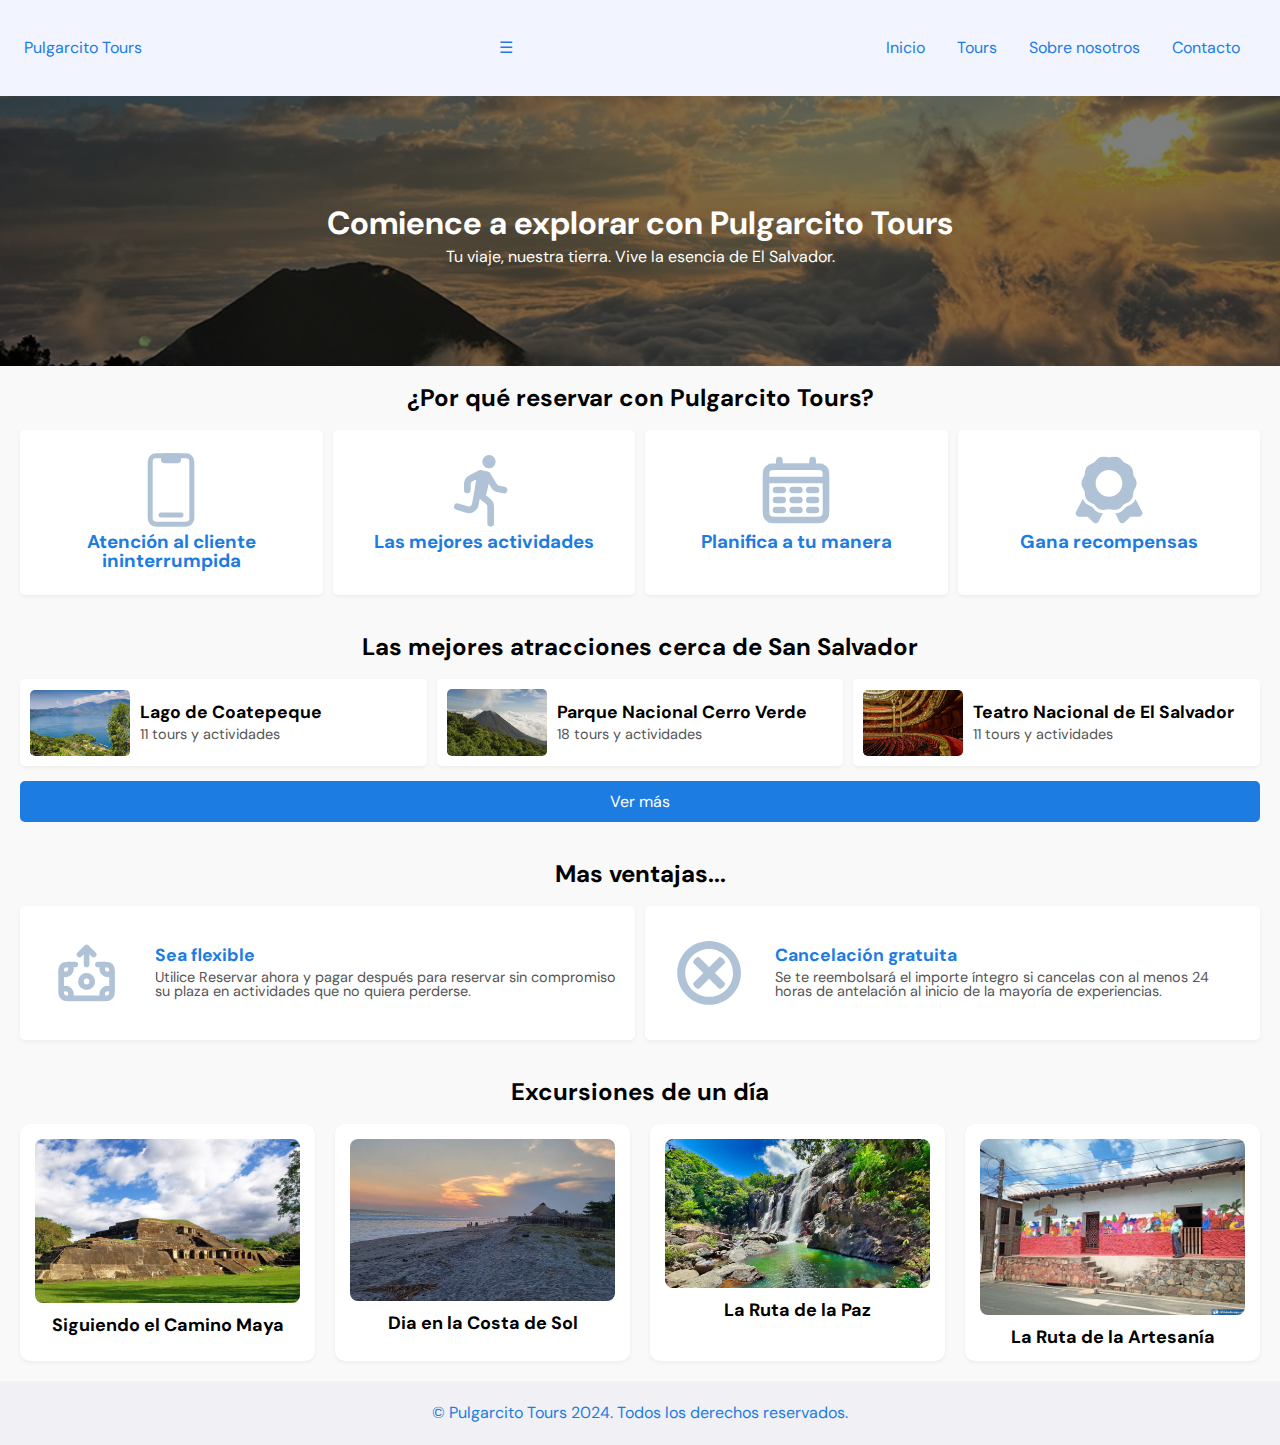
==== index.html @ 90458c0a "Create Contact" ====
<!DOCTYPE html>
<html lang="es">
  <head>
    <meta charset="UTF-8" />
    <meta name="viewport" content="width=device-width, initial-scale=1.0" />
    <title>Página de Inicio - Pulgarcito Tours</title>
    <link
      href="https://fonts.googleapis.com/css2?family=DM+Sans:ital,opsz,wght@0,9..40,100..1000;1,9..40,100..1000&display=swap"
      rel="stylesheet"
    />
    <link rel="stylesheet" href="src/css/styles.css" />
  </head>
  <body>
    <header>
      <div class="logo">Pulgarcito Tours</div>
      <div class="menu-icon" id="menu-icon">&#9776;</div>
      <nav id="navbar">
        <a href="/index.html">Inicio</a>
        <a href="src/html/tours.html">Tours</a>
        <a href="./src/html/about.html">Sobre nosotros</a>
        <a href="../html/contact.html">Contacto</a>
      </nav>
    </header>

    <main>
      <section class="hero">
        <h1>Comience a explorar con Pulgarcito Tours</h1>
        <p>Tu viaje, nuestra tierra. Vive la esencia de El Salvador. </p>
      </section>

      <section class="contenido">
        <h2>¿Por qué reservar con Pulgarcito Tours?</h2>
        <div class="contenido-grid">
          <div class="promo-item">
            <svg
              class="custom-icon"
              viewBox="0 0 24 24"
              fill="none"
              xmlns="http://www.w3.org/2000/svg"
            >
              <path
                d="M9 2C9 1.44772 9.44772 1 10 1H14C14.5523 1 15 1.44772 15 2V3C15 3.55228 14.5523 4 14 4H10C9.44772 4 9 3.55228 9 3V2Z"
                fill="#B0C3D6"
              ></path>
              <rect
                x="5.75"
                y="1.75"
                width="12.5"
                height="20.5"
                rx="1.75"
                stroke="#B0C3D6"
                stroke-width="1.5"
              ></rect>
              <path
                d="M9 19.5H15"
                stroke="#B0C3D6"
                stroke-width="1.5"
                stroke-linecap="round"
              ></path>
            </svg>
            <h3>Atención al cliente ininterrumpida</h3>
          </div>
          <div class="promo-item">
            <svg
              class="custom-icon"
              viewBox="0 0 24 24"
              fill="none"
              xmlns="http://www.w3.org/2000/svg"
            >
              <path
                d="M14 22V16.9612C14 16.3537 13.7238 15.7791 13.2494 15.3995L11.5 14M11.5 14L13 7.5M11.5 14L10 13M13 7.5L11 7M13 7.5L15.0426 10.7681C15.3345 11.2352 15.8062 11.5612 16.3463 11.6693L18 12M10 13L11 7M10 13L9.40011 16.2994C9.18673 17.473 8.00015 18.2 6.85767 17.8573L4 17M11 7L8.10557 8.44721C7.428 8.786 7 9.47852 7 10.2361V12M14.5 3.5C14.5 4.05228 14.0523 4.5 13.5 4.5C12.9477 4.5 12.5 4.05228 12.5 3.5C12.5 2.94772 12.9477 2.5 13.5 2.5C14.0523 2.5 14.5 2.94772 14.5 3.5Z"
                stroke="#B0C3D6"
                stroke-width="2"
                stroke-linecap="round"
                stroke-linejoin="round"
              ></path>
            </svg>
            <h3>Las mejores actividades</h3>
          </div>
          <div class="promo-item">
            <svg
              class="custom-icon"
              viewBox="0 0 24 24"
              fill="none"
              xmlns="http://www.w3.org/2000/svg"
            >
              <path
                d="M3 9H21M7 3V5M17 3V5M6 12H8M11 12H13M16 12H18M6 15H8M11 15H13M16 15H18M6 18H8M11 18H13M16 18H18M6.2 21H17.8C18.9201 21 19.4802 21 19.908 20.782C20.2843 20.5903 20.5903 20.2843 20.782 19.908C21 19.4802 21 18.9201 21 17.8V8.2C21 7.07989 21 6.51984 20.782 6.09202C20.5903 5.71569 20.2843 5.40973 19.908 5.21799C19.4802 5 18.9201 5 17.8 5H6.2C5.0799 5 4.51984 5 4.09202 5.21799C3.71569 5.40973 3.40973 5.71569 3.21799 6.09202C3 6.51984 3 7.07989 3 8.2V17.8C3 18.9201 3 19.4802 3.21799 19.908C3.40973 20.2843 3.71569 20.5903 4.09202 20.782C4.51984 21 5.07989 21 6.2 21Z"
                stroke="#B0C3D6"
                stroke-width="2"
                stroke-linecap="round"
              ></path>
            </svg>
            <h3>Planifica a tu manera</h3>
          </div>
          <div class="promo-item">
            <svg
              class="custom-icon"
              viewBox="0 0 24 24"
              xmlns="http://www.w3.org/2000/svg"
              id="reward"
              fill="#ff"
              stroke="#ff"
            >
              <path
                d="M15.34,17.44a4.85,4.85,0,0,0,.72-.71,3.08,3.08,0,0,1,.48-.48,2.86,2.86,0,0,1,.61-.31,6.64,6.64,0,0,0,1-.49,2.35,2.35,0,0,0,.6-.58,3.25,3.25,0,0,0,.52-1.61h0c0-.06,0-.11,0-.17a3.65,3.65,0,0,1,.1-.69,4.31,4.31,0,0,1,.31-.59,3.48,3.48,0,0,0,.63-1.8,3.48,3.48,0,0,0-.63-1.8,4.31,4.31,0,0,1-.31-.59,3.65,3.65,0,0,1-.1-.69,3.55,3.55,0,0,0-.54-1.79,3.51,3.51,0,0,0-1.55-1.07,2.86,2.86,0,0,1-.61-.31,3.59,3.59,0,0,1-.48-.48,3.52,3.52,0,0,0-1.5-1.15,3.47,3.47,0,0,0-1.85,0,3.1,3.1,0,0,1-1.42,0,3.47,3.47,0,0,0-1.85,0,3.52,3.52,0,0,0-1.5,1.15,3.08,3.08,0,0,1-.48.48,2.86,2.86,0,0,1-.61.31A3.51,3.51,0,0,0,5.3,5.13a3.55,3.55,0,0,0-.54,1.79,3.65,3.65,0,0,1-.1.69,4.31,4.31,0,0,1-.31.59A3.48,3.48,0,0,0,3.72,10a3.48,3.48,0,0,0,.63,1.8,4.31,4.31,0,0,1,.31.59,3.65,3.65,0,0,1,.1.69c0,.05,0,.11,0,.17a3.28,3.28,0,0,0,.52,1.62,2.35,2.35,0,0,0,.6.58,6.64,6.64,0,0,0,.95.49,2.86,2.86,0,0,1,.61.31,3.59,3.59,0,0,1,.48.48,4.85,4.85,0,0,0,.72.71,2.29,2.29,0,0,0,.78.44,2.76,2.76,0,0,0,1.2.08,5.74,5.74,0,0,0,.65-.13,3.1,3.1,0,0,1,1.42,0,5.74,5.74,0,0,0,.65.13h0a3.29,3.29,0,0,0,.45,0,2.42,2.42,0,0,0,.74-.11A2.29,2.29,0,0,0,15.34,17.44ZM12,14a4,4,0,1,1,4-4A4,4,0,0,1,12,14ZM9.14,18.84a3.59,3.59,0,0,0,1,.14L8.89,21.45a1,1,0,0,1-.74.54H8a1,1,0,0,1-.72-.3L5.6,20,3,20a1.11,1.11,0,0,1-.86-.47,1,1,0,0,1,0-1l2-3.88a3.26,3.26,0,0,0,.41.78,3.67,3.67,0,0,0,.87.84,9,9,0,0,0,1.11.57c.08,0,.32.14.42.2s.18.19.3.32A5.85,5.85,0,0,0,8,18.2,3.39,3.39,0,0,0,9.14,18.84Zm12.71.69A1.05,1.05,0,0,1,21,20L18.4,20,16.72,21.7A1,1,0,0,1,16,22h-.15a1,1,0,0,1-.74-.54L13.88,19a3.54,3.54,0,0,0,1-.16,3.13,3.13,0,0,0,1.07-.59,6,6,0,0,0,.88-.86,2,2,0,0,1,.33-.34l.44-.2a8.68,8.68,0,0,0,1.07-.56,3.5,3.5,0,0,0,.85-.82,3.24,3.24,0,0,0,.42-.8l2,3.89A1,1,0,0,1,21.85,19.53Z"
                style="fill: #b0c3d6"
              ></path>
            </svg>
            <h3>Gana recompensas</h3>
          </div>
        </div>
      </section>

      <section class="tour-section">
        <h2>Las mejores atracciones cerca de San Salvador</h2>
        <div class="tour-grid">
          <div class="tour-item">
            <img
              src="src/img/lago_coatepeque.jpg"
              alt="Lago de Coatepeque"
              class="tour-image"
            />
            <div class="tour-info">
              <h3>Lago de Coatepeque</h3>
              <p>11 tours y actividades</p>
            </div>
          </div>
          <div class="tour-item">
            <img
              src="src/img/cerro_verde.jpg"
              alt="Parque Nacional Cerro Verde"
              class="tour-image"
            />
            <div class="tour-info">
              <h3>Parque Nacional Cerro Verde</h3>
              <p>18 tours y actividades</p>
            </div>
          </div>
          <div class="tour-item">
            <img
              src="src/img/teatro_nacional.jpg"
              alt="Teatro Nacional"
              class="tour-image"
            />
            <div class="tour-info">
              <h3>Teatro Nacional de El Salvador</h3>
              <p>11 tours y actividades</p>
            </div>
          </div>
          <div class="tour-item hidden">
            <img
              src="src/img/joya_ceren.jpg"
              alt="Joya de Ceren"
              class="tour-image"
            />
            <div class="tour-info">
              <h3>Joya de Ceren</h3>
              <p>12 tours y actividades</p>
            </div>
          </div>
          <div class="tour-item hidden">
            <img
              src="src/img/boqueron.jpg"
              alt="Parque Nacional El Boquerón"
              class="tour-image"
            />
            <div class="tour-info">
              <h3>Parque Nacional El Boquerón</h3>
              <p>11 tours y actividades</p>
            </div>
          </div>
          <div class="tour-item hidden">
            <img
              src="src/img/catedral_metropolitana.jpg"
              alt="Catedral Metropolitana"
              class="tour-image"
            />
            <div class="tour-info">
              <h3>Catedral Metropolitana</h3>
              <p>11 tours y actividades</p>
            </div>
          </div>
          <div class="tour-item hidden">
            <img
              src="src/img/iglesia_rosario.jpg"
              alt="Iglesia El Rosario"
              class="tour-image"
            />
            <div class="tour-info">
              <h3>Iglesia El Rosario</h3>
              <p>13 tours y actividades</p>
            </div>
          </div>
          <div class="tour-item hidden">
            <img
              src="src/img/san_andres.jpg"
              alt="San Andres"
              class="tour-image"
            />
            <div class="tour-info">
              <h3>San Andrés</h3>
              <p>11 tours y actividades</p>
            </div>
          </div>
          <div class="tour-item hidden">
            <img
              src="src/img/palacio_nacional.jpg"
              alt="San Andres"
              class="tour-image"
            />
            <div class="tour-info">
              <h3>Palacio Nacional</h3>
              <p>11 tours y actividades</p>
            </div>
          </div>
        </div>
        <button id="toggle-button" class="toggle-button">Ver más</button>
      </section>

      <section class="contenido2">
        <h2>Mas ventajas...</h2>
        <div class="contenido2-grid">
          <div class="tour2-item">
            <svg
              class="custom-icon-2"
              viewBox="0 0 24 24"
              fill="none"
              xmlns="http://www.w3.org/2000/svg"
            >
              <g id="SVGRepo_bgCarrier" stroke-width="0"></g>
              <g
                id="SVGRepo_tracerCarrier"
                stroke-linecap="round"
                stroke-linejoin="round"
              ></g>
              <g id="SVGRepo_iconCarrier">
                <path
                  d="M12 3V9M12 3L9.5 5.5M12 3L14.5 5.5M5.82333 9.00037C6.2383 9.36683 6.5 9.90285 6.5 10.5C6.5 11.6046 5.60457 12.5 4.5 12.5C3.90285 12.5 3.36683 12.2383 3.00037 11.8233M5.82333 9.00037C5.94144 9 6.06676 9 6.2 9H8M5.82333 9.00037C4.94852 9.00308 4.46895 9.02593 4.09202 9.21799C3.71569 9.40973 3.40973 9.71569 3.21799 10.092C3.02593 10.469 3.00308 10.9485 3.00037 11.8233M3.00037 11.8233C3 11.9414 3 12.0668 3 12.2V17.8C3 17.9332 3 18.0586 3.00037 18.1767M3.00037 18.1767C3.36683 17.7617 3.90285 17.5 4.5 17.5C5.60457 17.5 6.5 18.3954 6.5 19.5C6.5 20.0971 6.2383 20.6332 5.82333 20.9996M3.00037 18.1767C3.00308 19.0515 3.02593 19.5311 3.21799 19.908C3.40973 20.2843 3.71569 20.5903 4.09202 20.782C4.46895 20.9741 4.94852 20.9969 5.82333 20.9996M5.82333 20.9996C5.94144 21 6.06676 21 6.2 21H17.8C17.9332 21 18.0586 21 18.1767 20.9996M21 18.1771C20.6335 17.7619 20.0973 17.5 19.5 17.5C18.3954 17.5 17.5 18.3954 17.5 19.5C17.5 20.0971 17.7617 20.6332 18.1767 20.9996M21 18.1771C21.0004 18.0589 21 17.9334 21 17.8V12.2C21 12.0668 21 11.9414 20.9996 11.8233M21 18.1771C20.9973 19.0516 20.974 19.5311 20.782 19.908C20.5903 20.2843 20.2843 20.5903 19.908 20.782C19.5311 20.9741 19.0515 20.9969 18.1767 20.9996M20.9996 11.8233C20.6332 12.2383 20.0971 12.5 19.5 12.5C18.3954 12.5 17.5 11.6046 17.5 10.5C17.5 9.90285 17.7617 9.36683 18.1767 9.00037M20.9996 11.8233C20.9969 10.9485 20.9741 10.469 20.782 10.092C20.5903 9.71569 20.2843 9.40973 19.908 9.21799C19.5311 9.02593 19.0515 9.00308 18.1767 9.00037M18.1767 9.00037C18.0586 9 17.9332 9 17.8 9H16M14 15C14 16.1046 13.1046 17 12 17C10.8954 17 10 16.1046 10 15C10 13.8954 10.8954 13 12 13C13.1046 13 14 13.8954 14 15Z"
                  stroke="#B0C3D6"
                  stroke-width="2"
                  stroke-linecap="round"
                  stroke-linejoin="round"
                ></path>
              </g>
            </svg>
            <div class="tour-info">
              <h3>Sea flexible</h3>
              <p>
                Utilice Reservar ahora y pagar después para reservar sin
                compromiso su plaza en actividades que no quiera perderse.
              </p>
            </div>
          </div>
          <div class="tour2-item">
            <svg
              class="custom-icon-2"
              fill="#B0C3D6"
              viewBox="0 0 32 32"
              version="1.1"
              xmlns="http://www.w3.org/2000/svg"
            >
              <g id="SVGRepo_bgCarrier" stroke-width="0"></g>
              <g
                id="SVGRepo_tracerCarrier"
                stroke-linecap="round"
                stroke-linejoin="round"
              ></g>
              <g id="SVGRepo_iconCarrier">
                <title>cancel</title>
                <path
                  d="M10.771 8.518c-1.144 0.215-2.83 2.171-2.086 2.915l4.573 4.571-4.573 4.571c-0.915 0.915 1.829 3.656 2.744 2.742l4.573-4.571 4.573 4.571c0.915 0.915 3.658-1.829 2.744-2.742l-4.573-4.571 4.573-4.571c0.915-0.915-1.829-3.656-2.744-2.742l-4.573 4.571-4.573-4.571c-0.173-0.171-0.394-0.223-0.657-0.173v0zM16 1c-8.285 0-15 6.716-15 15s6.715 15 15 15 15-6.716 15-15-6.715-15-15-15zM16 4.75c6.213 0 11.25 5.037 11.25 11.25s-5.037 11.25-11.25 11.25-11.25-5.037-11.25-11.25c0.001-6.213 5.037-11.25 11.25-11.25z"
                ></path>
              </g>
            </svg>
            <div class="tour-info">
              <h3>Cancelación gratuita</h3>
              <p>
                Se te reembolsará el importe íntegro si cancelas con al menos 24
                horas de antelación al inicio de la mayoría de experiencias.
              </p>
            </div>
          </div>
        </div>
      </section>

      <section class="attraction-section">
        <h2>Excursiones de un día</h2>
        <div class="attraction-grid">
          <div class="attraction-item">
            <img
              src="src/img/camino_maya.jpg"
              alt="Lago de Coatepeque"
              class="attraction-image"
            />
            <div class="attraction-info">
              <h3>Siguiendo el Camino Maya</h3>
            </div>
          </div>
          <div class="attraction-item">
            <img
              src="src/img/costa_sol.webp"
              alt="Parque Nacional Cerro Verde"
              class="attraction-image"
            />
            <div class="attraction-info">
              <h3>Dia en la Costa de Sol</h3>
            </div>
          </div>
          <div class="attraction-item">
            <img
              src="src/img/ruta_paz.jpg"
              alt="Teatro Nacional"
              class="attraction-image"
            />
            <div class="attraction-info">
              <h3>La Ruta de la Paz</h3>
            </div>
          </div>
          <div class="attraction-item">
            <img
              src="src/img/ruta_artesania.jpg"
              alt="Joya de Ceren"
              class="attraction-image"
            />
            <div class="attraction-info">
              <h3>La Ruta de la Artesanía</h3>
            </div>
          </div>
        </div>
      </section>

      <footer>
        <p>© Pulgarcito Tours 2024. Todos los derechos reservados.</p>
      </footer>
    </main>

    <script src="src/js/script.js"></script>
  </body>
</html>
---- src/css/styles.css ----
* {
  margin: 0;
  padding: 0;
  box-sizing: border-box;
}

header {
  background-color: #f2f5ff;
  padding: 1.5rem;
  display: flex;
  justify-content: space-between;
  align-items: center;
  color: #1c7ce2;
}

body {
  font-family: DM Sans, sans-serif;
  line-height: 1;
  background-color: #f4f4f4;
}

header {
  background-color: #f2f5ff;
  padding: 1.5rem;
  display: flex;
  justify-content: space-between;
  align-items: center;
  color: #1c7ce2;
}

nav {
  display: flex; /* Muestra el menú horizontalmente */
}

nav a {
  margin: 1rem;
  text-decoration: none;
  color: #1c7ce2;
}

/* Estilos para pantallas pequeñas */
@media (max-width: 768px) {
  nav {
    display: none; /* Oculta el menú en pantallas pequeñas */
    flex-direction: column; /* Cambia a dirección vertical */
    position: absolute; /* Permite desplazar el menú */
    background-color: #f2f5ff; /* Fondo para el menú */
    width: 100%; /* Ancho completo */
    top: 60px; /* Espacio desde la parte superior */
    left: 0; /* Alineación a la izquierda */
    z-index: 1000; /* Asegura que el menú esté por encima de otros elementos */
  }

  .menu-icon {
    display: none; /* Oculta el icono por defecto */
    cursor: pointer; /* Cambia el cursor al pasar por encima */
    font-size: 24px; /* Tamaño del icono */
  }

  /* Muestra el icono solo en pantallas pequeñas */
  @media (max-width: 768px) {
    .menu-icon {
      display: block; /* Muestra el icono en pantallas pequeñas */
    }
  }

  /* Cuando se activa el menú, muestra las opciones */
  nav.active {
    display: flex; /* Muestra el menú */
  }
}

footer {
  text-align: center;
  background-color: #f0f0f5;
  padding: 1.5rem;
  position: relative;
  bottom: 0;
  width: 100%;
  color: #1c7ce2;
}

/* Hero Section */
.hero {
  position: relative;
  background-image: url("../img/banner.jpg");
  background-size: cover;
  background-position: center;
  height: 30vh; /* Para cubrir toda la ventana verticalmente */
  display: flex;
  flex-direction: column; /* Los elementos ahora se alinearán verticalmente */
  align-items: center;
  justify-content: center;
  text-align: center;
  color: white;
  padding: 4rem 2rem;
  overflow: hidden;
}

.hero::before {
  content: "";
  position: absolute;
  top: 0;
  left: 0;
  width: 100%;
  height: 100%;
  background-color: rgba(0, 0, 0, 0.5); /* Overlay semi-transparente */
  z-index: 1; /* Para asegurarse de que el overlay esté por encima de la imagen pero debajo del contenido */
}

.hero h1,
.hero p {
  padding-top: 10px;
  position: relative;
  z-index: 2; /* Para que el texto esté por encima del overlay */
}

.hero h1 {
  font-size: 2rem;
}

/* Section ¿Por qué reservar con Pulgarcito Tours? */
.contenido {
  padding: 20px;
  background-color: #f9f9f9;
  text-align: center;
}

h2 {
  margin-bottom: 20px;
}

.contenido h3 {
  color: #1c7ce2;
  margin-bottom: 5px;
}

.contenido p {
  font-size: 0.9em;
  color: #555;
}

.contenido-grid {
  display: grid;
  grid-template-columns: repeat(auto-fit, minmax(250px, 1fr));
  gap: 10px;
}

/* Section ¿Por qué reservar con Pulgarcito Tours? */
.contenido2 {
  padding: 20px;
  background-color: #f9f9f9;
  text-align: center;
}

.contenido2 h2 {
  margin-bottom: 20px;
}

.contenido2 h3 {
  color: #1c7ce2;
  margin-bottom: 5px;
}

.contenido2 p {
  font-size: 0.9em;
  color: #555;
}

.contenido2-grid {
  display: grid;
  grid-template-columns: repeat(auto-fit, minmax(250px, 1fr));
  gap: 10px;
}

.tour2-item {
  display: flex;
  align-items: center;
  padding: 10px;
  background-color: #fff;
  border-radius: 5px;
  box-shadow: 0 2px 4px rgba(0, 0, 0, 0.05);
  text-align: left;
}

.promo-item {
  background-color: white;
  box-shadow: 0 2px 4px rgba(0, 0, 0, 0.05);
  border-radius: 5px;
  padding: 20px;
  text-align: center;
}

.custom-icon {
  width: 80px; /* Cambia el tamaño del ícono */
  height: 80px; /* Cambia el tamaño del ícono */
}

.custom-icon-2 {
  padding-right: 2%;
  width: 200px; /* Cambia el tamaño del ícono */
  height: 60%; /* Cambia el tamaño del ícono */
}

/* Section "Las mejores atracciones cerca de San Salvador" */
.tour-section {
  padding: 20px;
  background-color: #f9f9f9;
  text-align: center;
}

.tour-section h2 {
  margin-bottom: 20px;
}

.tour-grid {
  display: grid;
  grid-template-columns: repeat(
    3,
    1fr
  ); /* Cambia para asegurarte de que siempre se muestren 3 elementos */
  gap: 10px;
}

.excursiones-grid {
  display: grid;
  grid-template-columns: repeat(
    2,
    1fr
  ); /* Cambia para asegurarte de que siempre se muestren 3 elementos */
  gap: 10px;
}

.tour-item {
  display: flex;
  align-items: center;
  padding: 10px;
  background-color: #fff;
  border-radius: 5px;
  box-shadow: 0 2px 4px rgba(0, 0, 0, 0.05);
  text-align: left;
}

.tour-image {
  width: 100px;
  height: auto;
  border-radius: 5px;
  margin-right: 10px;
}

.tour-info {
  display: flex;
  flex-direction: column;
}

.tour-info h3 {
  font-weight: bold;
  margin-bottom: 5px;
  font-size: 1.1em;
}

.tour-info p {
  font-size: 0.9em;
  color: #555;
}

.attraction-section {
  background-color: #f9f9f9;

  padding: 20px;
  text-align: center;
}

.attraction-section h2 {
  margin-bottom: 20px;
}

.attraction-grid {
  display: grid;
  grid-template-columns: repeat(4, 1fr); /* Cuatro columnas por defecto */
  gap: 20px;
}

.attraction-item {
  background-color: #fff;
  box-shadow: 0 2px 4px rgba(0, 0, 0, 0.05);
  padding: 15px;
  border-radius: 10px;
  text-align: center;
}

.attraction-image {
  width: 100%;
  height: auto;
  border-radius: 8px;
}

.attraction-info h3 {
  margin-top: 10px;
  font-size: 18px;
}

.attraction-info p {
  color: #888;
}

/* Diseño responsivo */
@media (max-width: 1200px) {
  .attraction-grid,
  .tour-grid {
    grid-template-columns: repeat(
      3,
      1fr
    ); /* Tres columnas para pantallas medianas */
  }
}

@media (max-width: 768px) {
  .attraction-grid,
  .tour-grid {
    grid-template-columns: repeat(2, 1fr); /* Dos columnas para tablets */
  }
}

@media (max-width: 576px) {
  .attraction-grid,
  .tour-grid {
    grid-template-columns: 1fr; /* Una columna para pantallas pequeñas (móviles) */
  }
}

.hidden {
  display: none;
}

.toggle-button {
  font-family: DM Sans, sans-serif;
  background-color: #1c7ce2; /* Color de fondo azul */
  color: white; /* Color del texto */
  border: none; /* Sin borde */
  padding: 10px 15px; /* Espaciado interno */
  font-size: 16px; /* Tamaño de fuente */
  cursor: pointer; /* Cambia el cursor al pasar sobre el botón */
  border-radius: 5px; /* Bordes redondeados */
  transition: background-color 0.3s ease; /* Transición suave para el color de fondo */
  margin-top: 15px; /* Margen superior */
}

.toggle-button:hover {
  background-color: #0056b3; /* Color más oscuro al pasar el mouse */
}

.container {
  display: flex;
  flex-wrap: wrap;
  gap: 20px;
  justify-content: center;
  
}

.column {
  flex: 1 1 calc(50% - 20px);
  padding: 20px;
}

h2 {
  text-align: center;
}

.review,
.question {
  margin-bottom: 10px;
  padding: 15px;
  background-color: #ffffff;
  border: 1px solid #ccc;
  border-radius: 4px;
  transition: box-shadow 0.3s;
}

.review:hover,
.question:hover {
  box-shadow: 0 4px 8px rgba(0, 0, 0, 0.2);
}

.review-author {
  font-weight: bold;
  margin: 0;
}

.review-title {
  font-style: italic;
  color: #555;
  margin: 5px 0;
}

.review-content {
  margin: 10px 0 0;
}

/* Hidden elements */
.hidden {
  display: none;
}

/* Responsive Design */
@media (max-width: 768px) {
  .column {
    flex: 1 1 100%;
  }
}

button {
  display: block;
  width: 100%;
  padding: 10px;
  margin-top: 10px;
  background-color: #007bff;
  color: white;
  border: none;
  border-radius: 4px;
  cursor: pointer;
}

button:hover {
  background-color: #0056b3;
}

.review,
.question {
  margin-bottom: 10px;
  padding: 15px;
  background-color: #ffffff;
  border: 1px solid #ccc;
  border-radius: 4px;
  transition: box-shadow 0.3s;
}

.review:hover,
.question:hover {
  box-shadow: 0 4px 8px rgba(0, 0, 0, 0.2);
}

.review-author {
  font-weight: bold;
  margin: 0;
}

.review-title {
  font-style: italic;
  color: #555;
  margin: 5px 0;
}

.review-content {
  margin: 10px 0 0;
}

/* Hidden elements */
.hidden {
  display: none;
}

/* Responsive Design */
@media (max-width: 768px) {
  .column {
    flex: 1 1 100%;
  }
}

button {
  display: block;
  width: 100%;
  padding: 10px;
  margin-top: 10px;
  background-color: #007bff;
  color: white;
  border: none;
  border-radius: 4px;
  cursor: pointer;
}

button:hover {
  background-color: #0056b3;
}
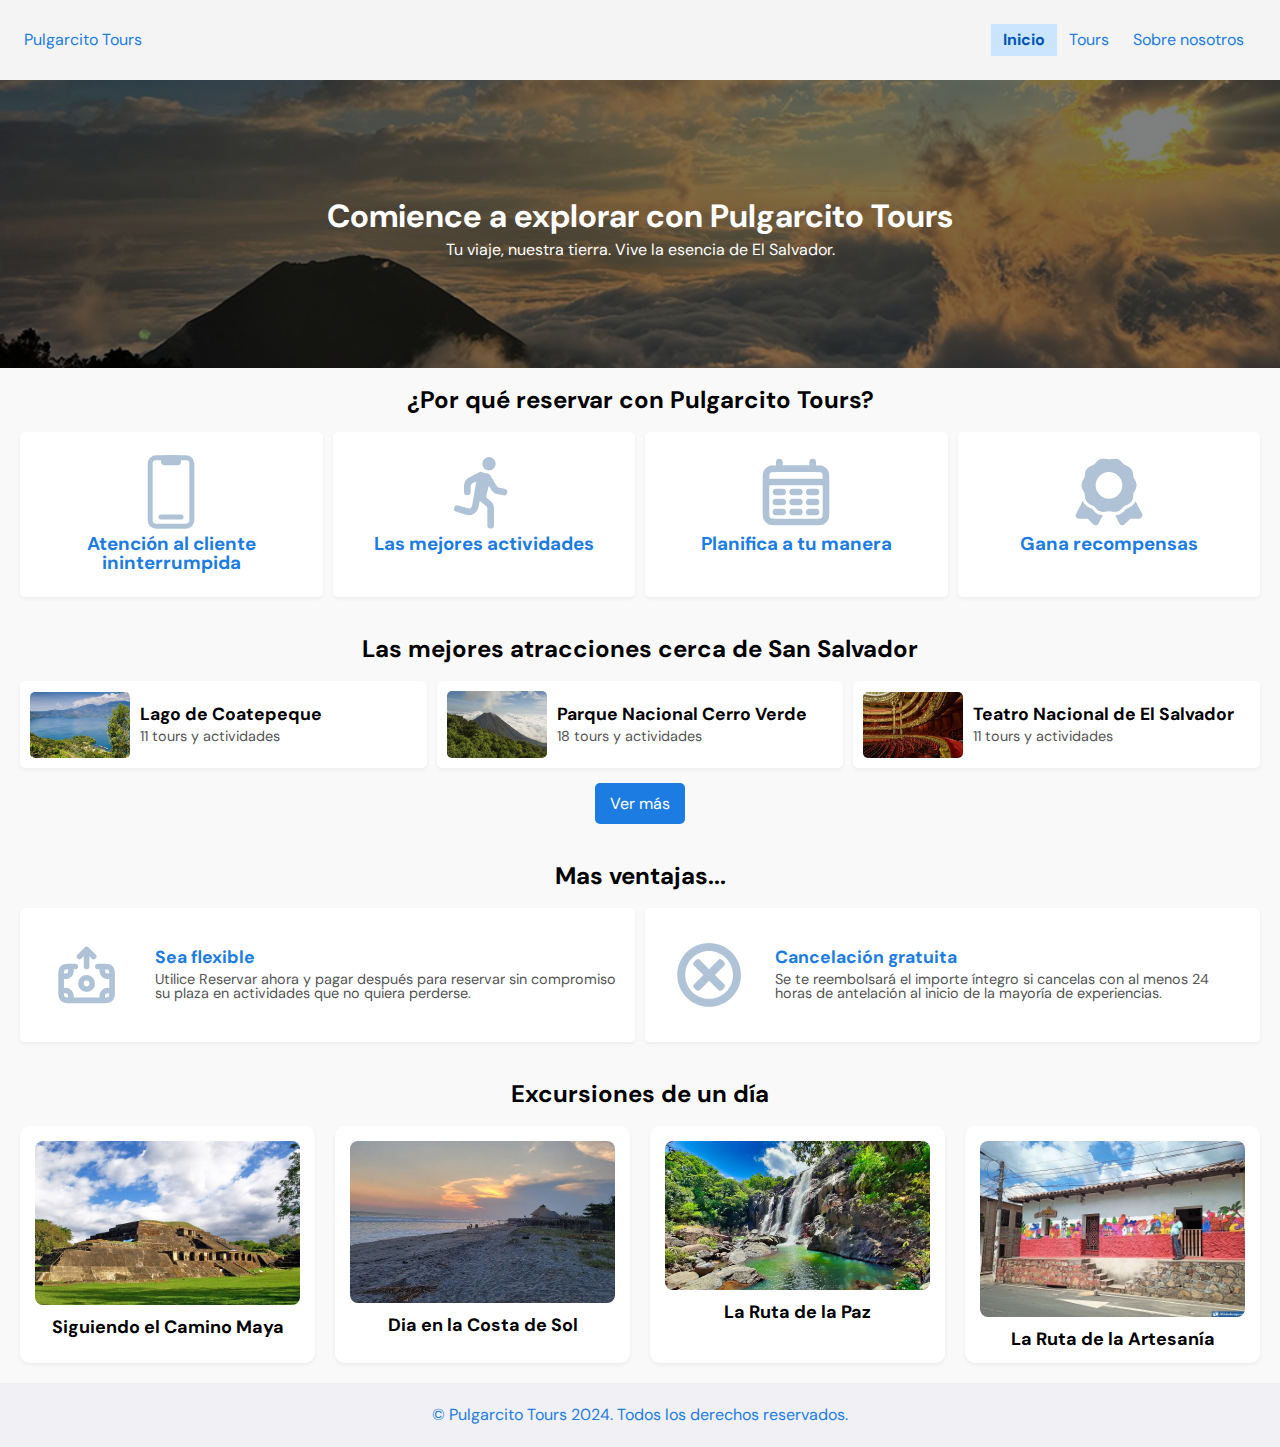
==== commit 51c53614: "Arreglos y mejoras" ====
--- a/index.html
+++ b/index.html
@@ -15,17 +15,17 @@
       <div class="logo">Pulgarcito Tours</div>
       <div class="menu-icon" id="menu-icon">&#9776;</div>
       <nav id="navbar">
-        <a href="/index.html">Inicio</a>
-        <a href="src/html/tours.html">Tours</a>
-        <a href="./src/html/about.html">Sobre nosotros</a>
-        <a href="../html/contact.html">Contacto</a>
+        <a href="/index.html" class="active">Inicio</a>
+        <!-- Clase 'active' para la página actual -->
+        <a href="/src/html/tours.html">Tours</a>
+        <a href="#">Sobre nosotros</a>
       </nav>
     </header>
 
     <main>
       <section class="hero">
         <h1>Comience a explorar con Pulgarcito Tours</h1>
-        <p>Tu viaje, nuestra tierra. Vive la esencia de El Salvador. </p>
+        <p>Tu viaje, nuestra tierra. Vive la esencia de El Salvador.</p>
       </section>
 
       <section class="contenido">
--- a/src/css/styles.css
+++ b/src/css/styles.css
@@ -5,7 +5,6 @@
 }
 
 header {
-  background-color: #f2f5ff;
   padding: 1.5rem;
   display: flex;
   justify-content: space-between;
@@ -19,321 +18,7 @@
   background-color: #f4f4f4;
 }
 
-header {
-  background-color: #f2f5ff;
-  padding: 1.5rem;
-  display: flex;
-  justify-content: space-between;
-  align-items: center;
-  color: #1c7ce2;
-}
-
-nav {
-  display: flex; /* Muestra el menú horizontalmente */
-}
-
-nav a {
-  margin: 1rem;
-  text-decoration: none;
-  color: #1c7ce2;
-}
-
-/* Estilos para pantallas pequeñas */
-@media (max-width: 768px) {
-  nav {
-    display: none; /* Oculta el menú en pantallas pequeñas */
-    flex-direction: column; /* Cambia a dirección vertical */
-    position: absolute; /* Permite desplazar el menú */
-    background-color: #f2f5ff; /* Fondo para el menú */
-    width: 100%; /* Ancho completo */
-    top: 60px; /* Espacio desde la parte superior */
-    left: 0; /* Alineación a la izquierda */
-    z-index: 1000; /* Asegura que el menú esté por encima de otros elementos */
-  }
-
-  .menu-icon {
-    display: none; /* Oculta el icono por defecto */
-    cursor: pointer; /* Cambia el cursor al pasar por encima */
-    font-size: 24px; /* Tamaño del icono */
-  }
-
-  /* Muestra el icono solo en pantallas pequeñas */
-  @media (max-width: 768px) {
-    .menu-icon {
-      display: block; /* Muestra el icono en pantallas pequeñas */
-    }
-  }
-
-  /* Cuando se activa el menú, muestra las opciones */
-  nav.active {
-    display: flex; /* Muestra el menú */
-  }
-}
-
-footer {
-  text-align: center;
-  background-color: #f0f0f5;
-  padding: 1.5rem;
-  position: relative;
-  bottom: 0;
-  width: 100%;
-  color: #1c7ce2;
-}
-
-/* Hero Section */
-.hero {
-  position: relative;
-  background-image: url("../img/banner.jpg");
-  background-size: cover;
-  background-position: center;
-  height: 30vh; /* Para cubrir toda la ventana verticalmente */
-  display: flex;
-  flex-direction: column; /* Los elementos ahora se alinearán verticalmente */
-  align-items: center;
-  justify-content: center;
-  text-align: center;
-  color: white;
-  padding: 4rem 2rem;
-  overflow: hidden;
-}
-
-.hero::before {
-  content: "";
-  position: absolute;
-  top: 0;
-  left: 0;
-  width: 100%;
-  height: 100%;
-  background-color: rgba(0, 0, 0, 0.5); /* Overlay semi-transparente */
-  z-index: 1; /* Para asegurarse de que el overlay esté por encima de la imagen pero debajo del contenido */
-}
-
-.hero h1,
-.hero p {
-  padding-top: 10px;
-  position: relative;
-  z-index: 2; /* Para que el texto esté por encima del overlay */
-}
-
-.hero h1 {
-  font-size: 2rem;
-}
-
-/* Section ¿Por qué reservar con Pulgarcito Tours? */
-.contenido {
-  padding: 20px;
-  background-color: #f9f9f9;
-  text-align: center;
-}
-
-h2 {
-  margin-bottom: 20px;
-}
-
-.contenido h3 {
-  color: #1c7ce2;
-  margin-bottom: 5px;
-}
-
-.contenido p {
-  font-size: 0.9em;
-  color: #555;
-}
-
-.contenido-grid {
-  display: grid;
-  grid-template-columns: repeat(auto-fit, minmax(250px, 1fr));
-  gap: 10px;
-}
-
-/* Section ¿Por qué reservar con Pulgarcito Tours? */
-.contenido2 {
-  padding: 20px;
-  background-color: #f9f9f9;
-  text-align: center;
-}
-
-.contenido2 h2 {
-  margin-bottom: 20px;
-}
-
-.contenido2 h3 {
-  color: #1c7ce2;
-  margin-bottom: 5px;
-}
-
-.contenido2 p {
-  font-size: 0.9em;
-  color: #555;
-}
-
-.contenido2-grid {
-  display: grid;
-  grid-template-columns: repeat(auto-fit, minmax(250px, 1fr));
-  gap: 10px;
-}
-
-.tour2-item {
-  display: flex;
-  align-items: center;
-  padding: 10px;
-  background-color: #fff;
-  border-radius: 5px;
-  box-shadow: 0 2px 4px rgba(0, 0, 0, 0.05);
-  text-align: left;
-}
-
-.promo-item {
-  background-color: white;
-  box-shadow: 0 2px 4px rgba(0, 0, 0, 0.05);
-  border-radius: 5px;
-  padding: 20px;
-  text-align: center;
-}
-
-.custom-icon {
-  width: 80px; /* Cambia el tamaño del ícono */
-  height: 80px; /* Cambia el tamaño del ícono */
-}
-
-.custom-icon-2 {
-  padding-right: 2%;
-  width: 200px; /* Cambia el tamaño del ícono */
-  height: 60%; /* Cambia el tamaño del ícono */
-}
-
-/* Section "Las mejores atracciones cerca de San Salvador" */
-.tour-section {
-  padding: 20px;
-  background-color: #f9f9f9;
-  text-align: center;
-}
-
-.tour-section h2 {
-  margin-bottom: 20px;
-}
-
-.tour-grid {
-  display: grid;
-  grid-template-columns: repeat(
-    3,
-    1fr
-  ); /* Cambia para asegurarte de que siempre se muestren 3 elementos */
-  gap: 10px;
-}
-
-.excursiones-grid {
-  display: grid;
-  grid-template-columns: repeat(
-    2,
-    1fr
-  ); /* Cambia para asegurarte de que siempre se muestren 3 elementos */
-  gap: 10px;
-}
-
-.tour-item {
-  display: flex;
-  align-items: center;
-  padding: 10px;
-  background-color: #fff;
-  border-radius: 5px;
-  box-shadow: 0 2px 4px rgba(0, 0, 0, 0.05);
-  text-align: left;
-}
-
-.tour-image {
-  width: 100px;
-  height: auto;
-  border-radius: 5px;
-  margin-right: 10px;
-}
-
-.tour-info {
-  display: flex;
-  flex-direction: column;
-}
-
-.tour-info h3 {
-  font-weight: bold;
-  margin-bottom: 5px;
-  font-size: 1.1em;
-}
-
-.tour-info p {
-  font-size: 0.9em;
-  color: #555;
-}
-
-.attraction-section {
-  background-color: #f9f9f9;
-
-  padding: 20px;
-  text-align: center;
-}
-
-.attraction-section h2 {
-  margin-bottom: 20px;
-}
-
-.attraction-grid {
-  display: grid;
-  grid-template-columns: repeat(4, 1fr); /* Cuatro columnas por defecto */
-  gap: 20px;
-}
-
-.attraction-item {
-  background-color: #fff;
-  box-shadow: 0 2px 4px rgba(0, 0, 0, 0.05);
-  padding: 15px;
-  border-radius: 10px;
-  text-align: center;
-}
-
-.attraction-image {
-  width: 100%;
-  height: auto;
-  border-radius: 8px;
-}
-
-.attraction-info h3 {
-  margin-top: 10px;
-  font-size: 18px;
-}
-
-.attraction-info p {
-  color: #888;
-}
-
-/* Diseño responsivo */
-@media (max-width: 1200px) {
-  .attraction-grid,
-  .tour-grid {
-    grid-template-columns: repeat(
-      3,
-      1fr
-    ); /* Tres columnas para pantallas medianas */
-  }
-}
-
-@media (max-width: 768px) {
-  .attraction-grid,
-  .tour-grid {
-    grid-template-columns: repeat(2, 1fr); /* Dos columnas para tablets */
-  }
-}
-
-@media (max-width: 576px) {
-  .attraction-grid,
-  .tour-grid {
-    grid-template-columns: 1fr; /* Una columna para pantallas pequeñas (móviles) */
-  }
-}
-
-.hidden {
-  display: none;
-}
-
-.toggle-button {
+button {
   font-family: DM Sans, sans-serif;
   background-color: #1c7ce2; /* Color de fondo azul */
   color: white; /* Color del texto */
@@ -346,16 +31,318 @@
   margin-top: 15px; /* Margen superior */
 }
 
-.toggle-button:hover {
-  background-color: #0056b3; /* Color más oscuro al pasar el mouse */
+button:hover {
+  background-color: #0056b3;
+}
+
+h1 {
+  font-family: DM Sans, sans-serif;
+  font-size: 2rem;
+}
+
+/* Estilos para el icono del menú */
+.menu-icon {
+  display: none;
+}
+
+/* Estilos de navegación */
+nav {
+  display: flex;
+}
+
+nav a {
+  text-decoration: none;
+  color: #1c7ce2;
+  padding: 8px 12px;
+  transition: color 0.3s, background-color 0.3s;
+}
+
+nav a:hover {
+  background-color: #e0f0ff;
+  color: #0056b3;
+}
+
+nav a.active {
+  font-weight: bold;
+  background-color: #cce5ff;
+  color: #0056b3;
+}
+
+@media (max-width: 768px) {
+  nav {
+    display: none;
+    flex-direction: column;
+    position: absolute;
+    background-color: #f2f5ff;
+    width: 100%;
+    top: 60px;
+    left: 0;
+    z-index: 1000;
+  }
+
+  .menu-icon {
+    font-size: 30px;
+    cursor: pointer;
+    display: block;
+  }
+
+  nav.active {
+    display: flex;
+  }
+}
+
+footer {
+  text-align: center;
+  background-color: #f0f0f5;
+  padding: 1.5rem;
+  position: relative;
+  bottom: 0;
+  width: 100%;
+  color: #1c7ce2;
+}
+
+/* Hero Section */
+.hero {
+  position: relative;
+  background-image: url("/src/img/banner.jpg");
+  background-size: cover;
+  background-position: center;
+  height: 32vh; /* Para cubrir toda la ventana verticalmente */
+  display: flex;
+  flex-direction: column; /* Los elementos ahora se alinearán verticalmente */
+  align-items: center;
+  justify-content: center;
+  text-align: center;
+  color: white;
+  padding: 4rem 2rem;
+  overflow: hidden;
+}
+
+.hero::before {
+  content: "";
+  position: absolute;
+  top: 0;
+  left: 0;
+  width: 100%;
+  height: 100%;
+  background-color: rgba(0, 0, 0, 0.5); /* Overlay semi-transparente */
+  z-index: 1; /* Para asegurarse de que el overlay esté por encima de la imagen pero debajo del contenido */
+}
+
+.hero h1,
+.hero p {
+  padding-top: 10px;
+  position: relative;
+  z-index: 2; /* Para que el texto esté por encima del overlay */
+}
+
+/* Section ¿Por qué reservar con Pulgarcito Tours? */
+.contenido {
+  padding: 20px;
+  background-color: #f9f9f9;
+  text-align: center;
+}
+
+h2 {
+  margin-bottom: 20px;
+}
+
+.contenido h3 {
+  color: #1c7ce2;
+  margin-bottom: 5px;
+}
+
+.contenido p {
+  font-size: 0.9em;
+  color: #555;
+}
+
+.contenido-grid {
+  display: grid;
+  grid-template-columns: repeat(auto-fit, minmax(250px, 1fr));
+  gap: 10px;
+}
+
+/* Section ¿Por qué reservar con Pulgarcito Tours? */
+.contenido2 {
+  padding: 20px;
+  background-color: #f9f9f9;
+  text-align: center;
+}
+
+.contenido2 h3 {
+  color: #1c7ce2;
+  margin-bottom: 5px;
+}
+
+.contenido2 p {
+  font-size: 0.9em;
+  color: #555;
+}
+
+.contenido2-grid {
+  display: grid;
+  grid-template-columns: repeat(auto-fit, minmax(250px, 1fr));
+  gap: 10px;
+}
+
+.tour2-item {
+  display: flex;
+  align-items: center;
+  padding: 10px;
+  background-color: #fff;
+  border-radius: 5px;
+  box-shadow: 0 2px 4px rgba(0, 0, 0, 0.05);
+  text-align: left;
+}
+
+.promo-item {
+  background-color: white;
+  box-shadow: 0 2px 4px rgba(0, 0, 0, 0.05);
+  border-radius: 5px;
+  padding: 20px;
+  text-align: center;
+}
+
+.custom-icon {
+  width: 80px; /* Cambia el tamaño del ícono */
+  height: 80px; /* Cambia el tamaño del ícono */
+}
+
+.custom-icon-2 {
+  padding-right: 2%;
+  width: 200px; /* Cambia el tamaño del ícono */
+  height: 60%; /* Cambia el tamaño del ícono */
+}
+
+/* Section "Las mejores atracciones cerca de San Salvador" */
+.tour-section {
+  padding: 20px;
+  background-color: #f9f9f9;
+  text-align: center;
+}
+
+.tour-grid {
+  display: grid;
+  grid-template-columns: repeat(
+    3,
+    1fr
+  ); /* Cambia para asegurarte de que siempre se muestren 3 elementos */
+  gap: 10px;
+}
+
+.excursiones-grid {
+  display: grid;
+  grid-template-columns: repeat(
+    2,
+    1fr
+  ); /* Cambia para asegurarte de que siempre se muestren 3 elementos */
+  gap: 10px;
+}
+
+.tour-item {
+  display: flex;
+  align-items: center;
+  padding: 10px;
+  background-color: #fff;
+  border-radius: 5px;
+  box-shadow: 0 2px 4px rgba(0, 0, 0, 0.05);
+  text-align: left;
+}
+
+.tour-image {
+  width: 100px;
+  height: auto;
+  border-radius: 5px;
+  margin-right: 10px;
+}
+
+.tour-info {
+  display: flex;
+  flex-direction: column;
+}
+
+.tour-info h3 {
+  font-weight: bold;
+  margin-bottom: 5px;
+  font-size: 1.1em;
+}
+
+.tour-info p {
+  font-size: 0.9em;
+  color: #555;
+}
+
+.attraction-section {
+  background-color: #f9f9f9;
+  padding: 20px;
+  text-align: center;
+}
+
+.attraction-section h2 {
+  margin-bottom: 20px;
+}
+
+.attraction-grid {
+  display: grid;
+  grid-template-columns: repeat(4, 1fr); /* Cuatro columnas por defecto */
+  gap: 20px;
+}
+
+.attraction-item {
+  background-color: #fff;
+  box-shadow: 0 2px 4px rgba(0, 0, 0, 0.05);
+  padding: 15px;
+  border-radius: 10px;
+  text-align: center;
+}
+
+.attraction-image {
+  width: 100%;
+  height: auto;
+  border-radius: 8px;
+}
+
+.attraction-info h3 {
+  margin-top: 10px;
+  font-size: 18px;
+}
+
+.attraction-info p {
+  color: #888;
+}
+
+/* Diseño responsivo */
+@media (max-width: 1200px) {
+  .attraction-grid,
+  .tour-grid {
+    grid-template-columns: repeat(
+      3,
+      1fr
+    ); /* Tres columnas para pantallas medianas */
+  }
+}
+
+@media (max-width: 768px) {
+  .attraction-grid,
+  .tour-grid {
+    grid-template-columns: repeat(2, 1fr); /* Dos columnas para tablets */
+  }
+}
+
+@media (max-width: 576px) {
+  .attraction-grid,
+  .tour-grid {
+    grid-template-columns: 1fr; /* Una columna para pantallas pequeñas (móviles) */
+  }
 }
 
 .container {
+  padding: 20px;
   display: flex;
   flex-wrap: wrap;
   gap: 20px;
   justify-content: center;
-  
 }
 
 .column {
@@ -363,11 +350,9 @@
   padding: 20px;
 }
 
-h2 {
-  text-align: center;
-}
-
 .review,
+.review.hidden,
+.review.question,
 .question {
   margin-bottom: 10px;
   padding: 15px;
@@ -377,7 +362,21 @@
   transition: box-shadow 0.3s;
 }
 
+/* Hidden elements */
+.hidden {
+  display: none;
+}
+
+/* Responsive Design */
+@media (max-width: 768px) {
+  .column {
+    flex: 1 1 100%;
+  }
+}
+
 .review:hover,
+.review.hidden,
+.review.question,
 .question:hover {
   box-shadow: 0 4px 8px rgba(0, 0, 0, 0.2);
 }
@@ -397,88 +396,9 @@
   margin: 10px 0 0;
 }
 
-/* Hidden elements */
-.hidden {
-  display: none;
-}
-
 /* Responsive Design */
 @media (max-width: 768px) {
   .column {
     flex: 1 1 100%;
   }
 }
-
-button {
-  display: block;
-  width: 100%;
-  padding: 10px;
-  margin-top: 10px;
-  background-color: #007bff;
-  color: white;
-  border: none;
-  border-radius: 4px;
-  cursor: pointer;
-}
-
-button:hover {
-  background-color: #0056b3;
-}
-
-.review,
-.question {
-  margin-bottom: 10px;
-  padding: 15px;
-  background-color: #ffffff;
-  border: 1px solid #ccc;
-  border-radius: 4px;
-  transition: box-shadow 0.3s;
-}
-
-.review:hover,
-.question:hover {
-  box-shadow: 0 4px 8px rgba(0, 0, 0, 0.2);
-}
-
-.review-author {
-  font-weight: bold;
-  margin: 0;
-}
-
-.review-title {
-  font-style: italic;
-  color: #555;
-  margin: 5px 0;
-}
-
-.review-content {
-  margin: 10px 0 0;
-}
-
-/* Hidden elements */
-.hidden {
-  display: none;
-}
-
-/* Responsive Design */
-@media (max-width: 768px) {
-  .column {
-    flex: 1 1 100%;
-  }
-}
-
-button {
-  display: block;
-  width: 100%;
-  padding: 10px;
-  margin-top: 10px;
-  background-color: #007bff;
-  color: white;
-  border: none;
-  border-radius: 4px;
-  cursor: pointer;
-}
-
-button:hover {
-  background-color: #0056b3;
-}
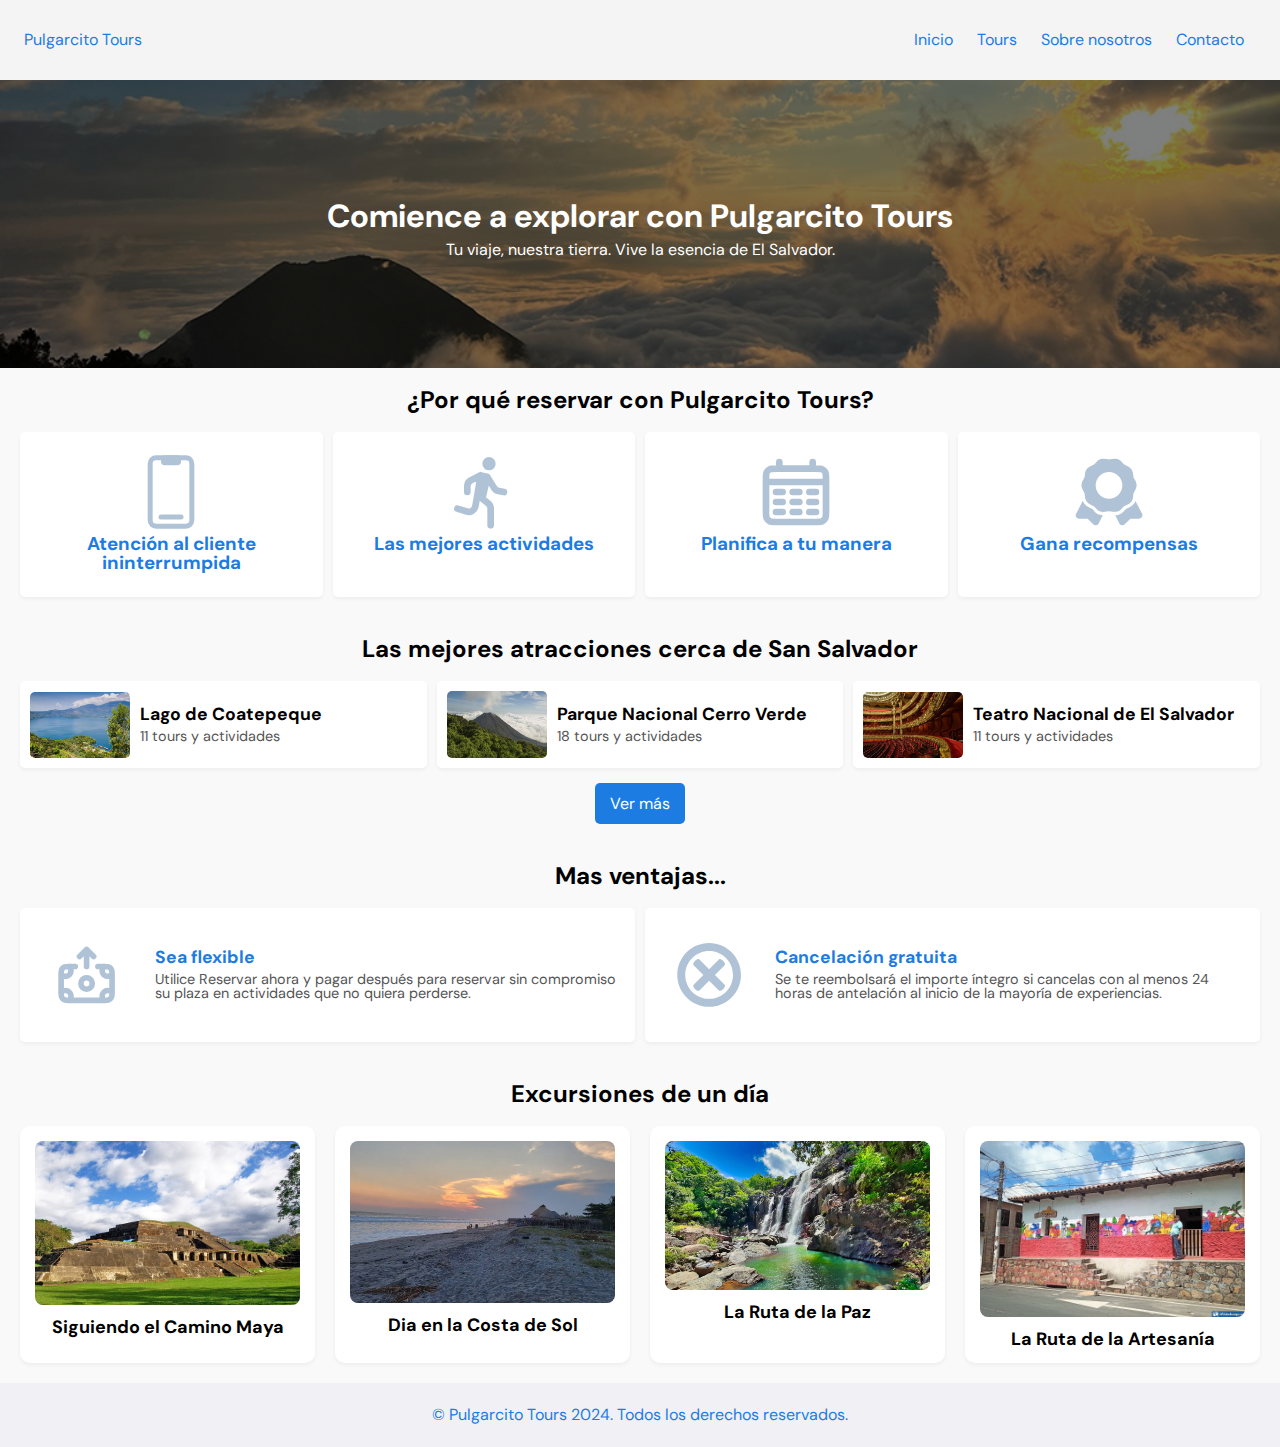
==== commit b212d41b: "Fixes Merge 2" ====
--- a/index.html
+++ b/index.html
@@ -15,10 +15,10 @@
       <div class="logo">Pulgarcito Tours</div>
       <div class="menu-icon" id="menu-icon">&#9776;</div>
       <nav id="navbar">
-        <a href="/index.html" class="active">Inicio</a>
-        <!-- Clase 'active' para la página actual -->
-        <a href="/src/html/tours.html">Tours</a>
-        <a href="#">Sobre nosotros</a>
+        <a href="/index.html">Inicio</a>
+        <a href="src/html/tours.html">Tours</a>
+        <a href="./src/html/about.html">Sobre nosotros</a>
+        <a href="../html/contact.html">Contacto</a>
       </nav>
     </header>
 
--- a/src/css/styles.css
+++ b/src/css/styles.css
@@ -104,7 +104,7 @@
 /* Hero Section */
 .hero {
   position: relative;
-  background-image: url("/src/img/banner.jpg");
+  background-image: url("../img/banner.jpg");
   background-size: cover;
   background-position: center;
   height: 32vh; /* Para cubrir toda la ventana verticalmente */
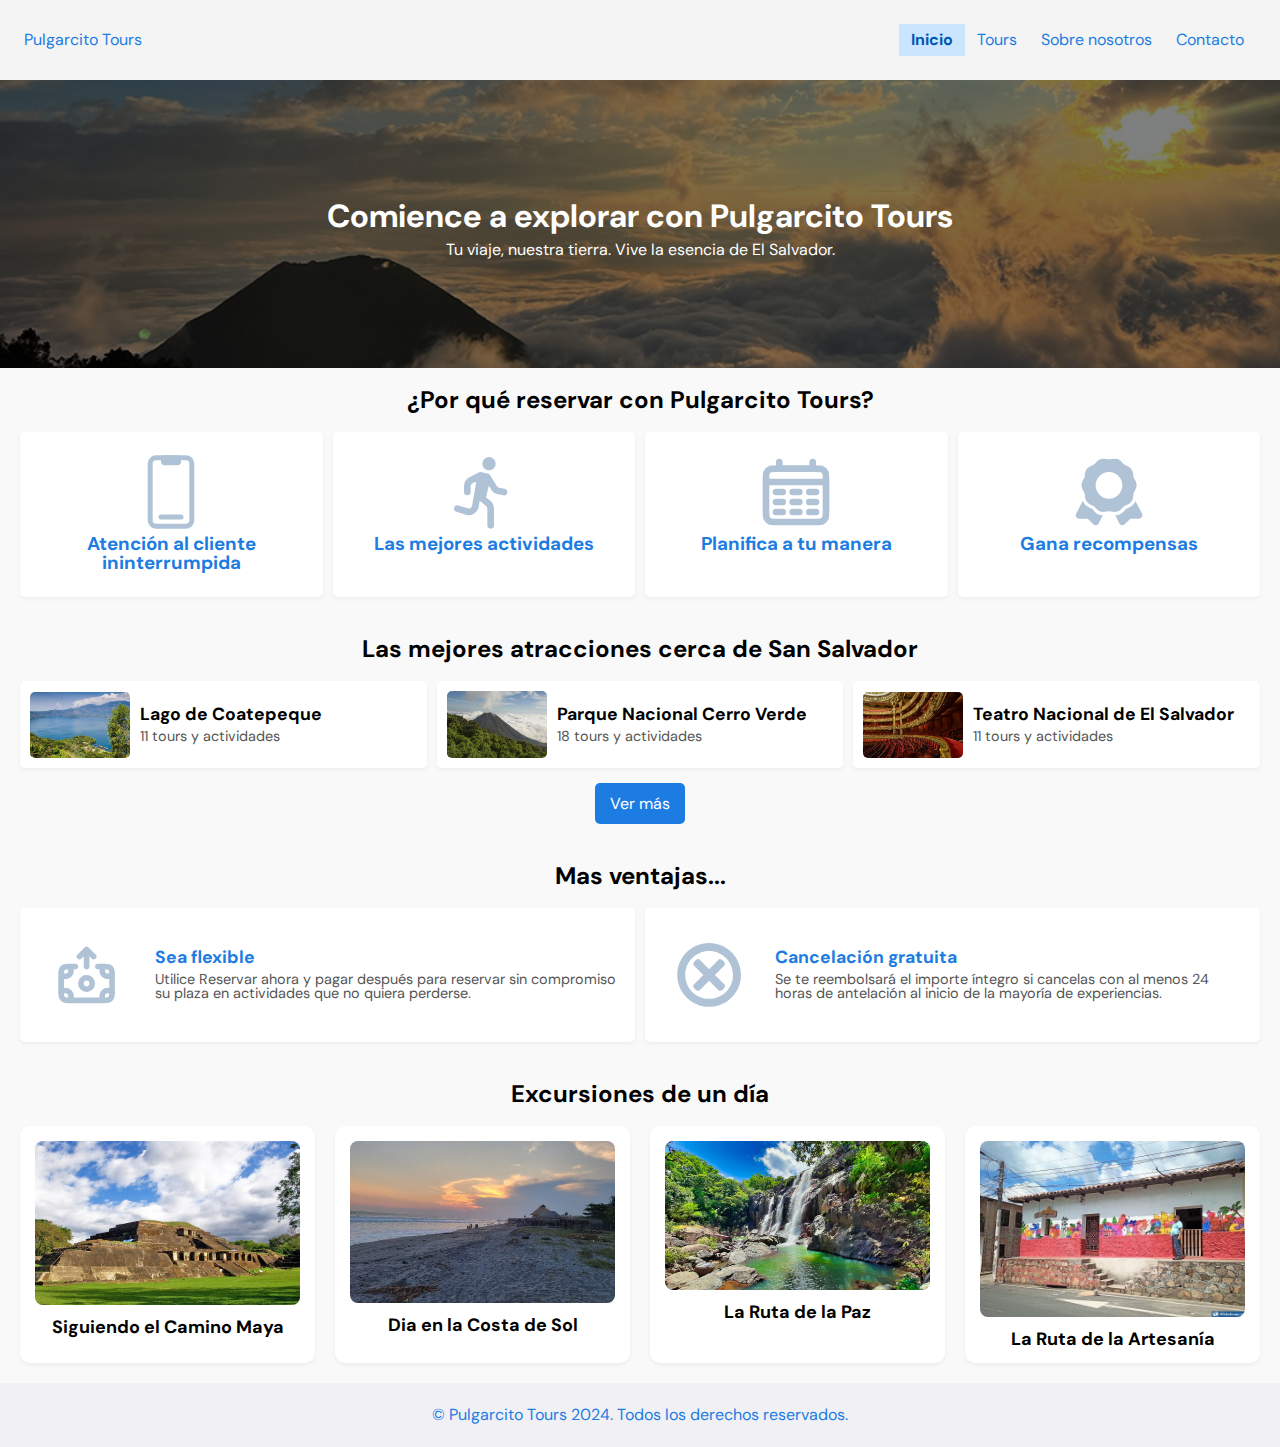
==== commit 1f71b712: "Cositas" ====
--- a/index.html
+++ b/index.html
@@ -1,340 +1,243 @@
 <!DOCTYPE html>
 <html lang="es">
-  <head>
-    <meta charset="UTF-8" />
-    <meta name="viewport" content="width=device-width, initial-scale=1.0" />
-    <title>Página de Inicio - Pulgarcito Tours</title>
-    <link
-      href="https://fonts.googleapis.com/css2?family=DM+Sans:ital,opsz,wght@0,9..40,100..1000;1,9..40,100..1000&display=swap"
-      rel="stylesheet"
-    />
-    <link rel="stylesheet" href="src/css/styles.css" />
-  </head>
-  <body>
-    <header>
-      <div class="logo">Pulgarcito Tours</div>
-      <div class="menu-icon" id="menu-icon">&#9776;</div>
-      <nav id="navbar">
-        <a href="/index.html">Inicio</a>
-        <a href="src/html/tours.html">Tours</a>
-        <a href="./src/html/about.html">Sobre nosotros</a>
-        <a href="../html/contact.html">Contacto</a>
-      </nav>
-    </header>
-
-    <main>
-      <section class="hero">
-        <h1>Comience a explorar con Pulgarcito Tours</h1>
-        <p>Tu viaje, nuestra tierra. Vive la esencia de El Salvador.</p>
-      </section>
-
-      <section class="contenido">
-        <h2>¿Por qué reservar con Pulgarcito Tours?</h2>
-        <div class="contenido-grid">
-          <div class="promo-item">
-            <svg
-              class="custom-icon"
-              viewBox="0 0 24 24"
-              fill="none"
-              xmlns="http://www.w3.org/2000/svg"
-            >
+
+<head>
+
+  <!-- Google Tag Manager -->
+  <script>(function (w, d, s, l, i) {
+      w[l] = w[l] || []; w[l].push({
+        'gtm.start':
+          new Date().getTime(), event: 'gtm.js'
+      }); var f = d.getElementsByTagName(s)[0],
+        j = d.createElement(s), dl = l != 'dataLayer' ? '&l=' + l : ''; j.async = true; j.src =
+          'https://www.googletagmanager.com/gtm.js?id=' + i + dl; f.parentNode.insertBefore(j, f);
+    })(window, document, 'script', 'dataLayer', 'GTM-P3SZNBS2');</script>
+  <!-- End Google Tag Manager -->
+
+  <meta charset="UTF-8" />
+  <meta name="viewport" content="width=device-width, initial-scale=1.0" />
+  <title>Página de Inicio - Pulgarcito Tours</title>
+  <link
+    href="https://fonts.googleapis.com/css2?family=DM+Sans:ital,opsz,wght@0,9..40,100..1000;1,9..40,100..1000&display=swap"
+    rel="stylesheet" />
+  <link rel="stylesheet" href="src/css/styles.css" />
+</head>
+
+<body>
+
+  <!-- Google Tag Manager (noscript) -->
+  <noscript><iframe src="https://www.googletagmanager.com/ns.html?id=GTM-P3SZNBS2" height="0" width="0"
+      style="display:none;visibility:hidden"></iframe></noscript>
+  <!-- End Google Tag Manager (noscript) -->
+
+  <header>
+    <div class="logo">Pulgarcito Tours</div>
+    <div class="menu-icon" id="menu-icon">&#9776;</div>
+    <nav id="navbar">
+      <a href="/index.html" class="active">Inicio</a>
+      <a href="src/html/tours.html">Tours</a>
+      <a href="./src/html/about.html">Sobre nosotros</a>
+      <a href="./src/html/contact.html">Contacto</a>
+    </nav>
+  </header>
+
+  <main>
+    <section class="hero">
+      <h1>Comience a explorar con Pulgarcito Tours</h1>
+      <p>Tu viaje, nuestra tierra. Vive la esencia de El Salvador.</p>
+    </section>
+
+    <section class="contenido">
+      <h2>¿Por qué reservar con Pulgarcito Tours?</h2>
+      <div class="contenido-grid">
+        <div class="promo-item">
+          <svg class="custom-icon" viewBox="0 0 24 24" fill="none" xmlns="http://www.w3.org/2000/svg">
+            <path
+              d="M9 2C9 1.44772 9.44772 1 10 1H14C14.5523 1 15 1.44772 15 2V3C15 3.55228 14.5523 4 14 4H10C9.44772 4 9 3.55228 9 3V2Z"
+              fill="#B0C3D6"></path>
+            <rect x="5.75" y="1.75" width="12.5" height="20.5" rx="1.75" stroke="#B0C3D6" stroke-width="1.5"></rect>
+            <path d="M9 19.5H15" stroke="#B0C3D6" stroke-width="1.5" stroke-linecap="round"></path>
+          </svg>
+          <h3>Atención al cliente ininterrumpida</h3>
+        </div>
+        <div class="promo-item">
+          <svg class="custom-icon" viewBox="0 0 24 24" fill="none" xmlns="http://www.w3.org/2000/svg">
+            <path
+              d="M14 22V16.9612C14 16.3537 13.7238 15.7791 13.2494 15.3995L11.5 14M11.5 14L13 7.5M11.5 14L10 13M13 7.5L11 7M13 7.5L15.0426 10.7681C15.3345 11.2352 15.8062 11.5612 16.3463 11.6693L18 12M10 13L11 7M10 13L9.40011 16.2994C9.18673 17.473 8.00015 18.2 6.85767 17.8573L4 17M11 7L8.10557 8.44721C7.428 8.786 7 9.47852 7 10.2361V12M14.5 3.5C14.5 4.05228 14.0523 4.5 13.5 4.5C12.9477 4.5 12.5 4.05228 12.5 3.5C12.5 2.94772 12.9477 2.5 13.5 2.5C14.0523 2.5 14.5 2.94772 14.5 3.5Z"
+              stroke="#B0C3D6" stroke-width="2" stroke-linecap="round" stroke-linejoin="round"></path>
+          </svg>
+          <h3>Las mejores actividades</h3>
+        </div>
+        <div class="promo-item">
+          <svg class="custom-icon" viewBox="0 0 24 24" fill="none" xmlns="http://www.w3.org/2000/svg">
+            <path
+              d="M3 9H21M7 3V5M17 3V5M6 12H8M11 12H13M16 12H18M6 15H8M11 15H13M16 15H18M6 18H8M11 18H13M16 18H18M6.2 21H17.8C18.9201 21 19.4802 21 19.908 20.782C20.2843 20.5903 20.5903 20.2843 20.782 19.908C21 19.4802 21 18.9201 21 17.8V8.2C21 7.07989 21 6.51984 20.782 6.09202C20.5903 5.71569 20.2843 5.40973 19.908 5.21799C19.4802 5 18.9201 5 17.8 5H6.2C5.0799 5 4.51984 5 4.09202 5.21799C3.71569 5.40973 3.40973 5.71569 3.21799 6.09202C3 6.51984 3 7.07989 3 8.2V17.8C3 18.9201 3 19.4802 3.21799 19.908C3.40973 20.2843 3.71569 20.5903 4.09202 20.782C4.51984 21 5.07989 21 6.2 21Z"
+              stroke="#B0C3D6" stroke-width="2" stroke-linecap="round"></path>
+          </svg>
+          <h3>Planifica a tu manera</h3>
+        </div>
+        <div class="promo-item">
+          <svg class="custom-icon" viewBox="0 0 24 24" xmlns="http://www.w3.org/2000/svg" id="reward" fill="#ff"
+            stroke="#ff">
+            <path
+              d="M15.34,17.44a4.85,4.85,0,0,0,.72-.71,3.08,3.08,0,0,1,.48-.48,2.86,2.86,0,0,1,.61-.31,6.64,6.64,0,0,0,1-.49,2.35,2.35,0,0,0,.6-.58,3.25,3.25,0,0,0,.52-1.61h0c0-.06,0-.11,0-.17a3.65,3.65,0,0,1,.1-.69,4.31,4.31,0,0,1,.31-.59,3.48,3.48,0,0,0,.63-1.8,3.48,3.48,0,0,0-.63-1.8,4.31,4.31,0,0,1-.31-.59,3.65,3.65,0,0,1-.1-.69,3.55,3.55,0,0,0-.54-1.79,3.51,3.51,0,0,0-1.55-1.07,2.86,2.86,0,0,1-.61-.31,3.59,3.59,0,0,1-.48-.48,3.52,3.52,0,0,0-1.5-1.15,3.47,3.47,0,0,0-1.85,0,3.1,3.1,0,0,1-1.42,0,3.47,3.47,0,0,0-1.85,0,3.52,3.52,0,0,0-1.5,1.15,3.08,3.08,0,0,1-.48.48,2.86,2.86,0,0,1-.61.31A3.51,3.51,0,0,0,5.3,5.13a3.55,3.55,0,0,0-.54,1.79,3.65,3.65,0,0,1-.1.69,4.31,4.31,0,0,1-.31.59A3.48,3.48,0,0,0,3.72,10a3.48,3.48,0,0,0,.63,1.8,4.31,4.31,0,0,1,.31.59,3.65,3.65,0,0,1,.1.69c0,.05,0,.11,0,.17a3.28,3.28,0,0,0,.52,1.62,2.35,2.35,0,0,0,.6.58,6.64,6.64,0,0,0,.95.49,2.86,2.86,0,0,1,.61.31,3.59,3.59,0,0,1,.48.48,4.85,4.85,0,0,0,.72.71,2.29,2.29,0,0,0,.78.44,2.76,2.76,0,0,0,1.2.08,5.74,5.74,0,0,0,.65-.13,3.1,3.1,0,0,1,1.42,0,5.74,5.74,0,0,0,.65.13h0a3.29,3.29,0,0,0,.45,0,2.42,2.42,0,0,0,.74-.11A2.29,2.29,0,0,0,15.34,17.44ZM12,14a4,4,0,1,1,4-4A4,4,0,0,1,12,14ZM9.14,18.84a3.59,3.59,0,0,0,1,.14L8.89,21.45a1,1,0,0,1-.74.54H8a1,1,0,0,1-.72-.3L5.6,20,3,20a1.11,1.11,0,0,1-.86-.47,1,1,0,0,1,0-1l2-3.88a3.26,3.26,0,0,0,.41.78,3.67,3.67,0,0,0,.87.84,9,9,0,0,0,1.11.57c.08,0,.32.14.42.2s.18.19.3.32A5.85,5.85,0,0,0,8,18.2,3.39,3.39,0,0,0,9.14,18.84Zm12.71.69A1.05,1.05,0,0,1,21,20L18.4,20,16.72,21.7A1,1,0,0,1,16,22h-.15a1,1,0,0,1-.74-.54L13.88,19a3.54,3.54,0,0,0,1-.16,3.13,3.13,0,0,0,1.07-.59,6,6,0,0,0,.88-.86,2,2,0,0,1,.33-.34l.44-.2a8.68,8.68,0,0,0,1.07-.56,3.5,3.5,0,0,0,.85-.82,3.24,3.24,0,0,0,.42-.8l2,3.89A1,1,0,0,1,21.85,19.53Z"
+              style="fill: #b0c3d6"></path>
+          </svg>
+          <h3>Gana recompensas</h3>
+        </div>
+      </div>
+    </section>
+
+    <section class="tour-section">
+      <h2>Las mejores atracciones cerca de San Salvador</h2>
+      <div class="tour-grid">
+        <div class="tour-item">
+          <img src="src/img/lago_coatepeque.jpg" alt="Lago de Coatepeque" class="tour-image" />
+          <div class="tour-info">
+            <h3>Lago de Coatepeque</h3>
+            <p>11 tours y actividades</p>
+          </div>
+        </div>
+        <div class="tour-item">
+          <img src="src/img/cerro_verde.jpg" alt="Parque Nacional Cerro Verde" class="tour-image" />
+          <div class="tour-info">
+            <h3>Parque Nacional Cerro Verde</h3>
+            <p>18 tours y actividades</p>
+          </div>
+        </div>
+        <div class="tour-item">
+          <img src="src/img/teatro_nacional.jpg" alt="Teatro Nacional" class="tour-image" />
+          <div class="tour-info">
+            <h3>Teatro Nacional de El Salvador</h3>
+            <p>11 tours y actividades</p>
+          </div>
+        </div>
+        <div class="tour-item hidden">
+          <img src="src/img/joya_ceren.jpg" alt="Joya de Ceren" class="tour-image" />
+          <div class="tour-info">
+            <h3>Joya de Ceren</h3>
+            <p>12 tours y actividades</p>
+          </div>
+        </div>
+        <div class="tour-item hidden">
+          <img src="src/img/boqueron.jpg" alt="Parque Nacional El Boquerón" class="tour-image" />
+          <div class="tour-info">
+            <h3>Parque Nacional El Boquerón</h3>
+            <p>11 tours y actividades</p>
+          </div>
+        </div>
+        <div class="tour-item hidden">
+          <img src="src/img/catedral_metropolitana.jpg" alt="Catedral Metropolitana" class="tour-image" />
+          <div class="tour-info">
+            <h3>Catedral Metropolitana</h3>
+            <p>11 tours y actividades</p>
+          </div>
+        </div>
+        <div class="tour-item hidden">
+          <img src="src/img/iglesia_rosario.jpg" alt="Iglesia El Rosario" class="tour-image" />
+          <div class="tour-info">
+            <h3>Iglesia El Rosario</h3>
+            <p>13 tours y actividades</p>
+          </div>
+        </div>
+        <div class="tour-item hidden">
+          <img src="src/img/san_andres.jpg" alt="San Andres" class="tour-image" />
+          <div class="tour-info">
+            <h3>San Andrés</h3>
+            <p>11 tours y actividades</p>
+          </div>
+        </div>
+        <div class="tour-item hidden">
+          <img src="src/img/palacio_nacional.jpg" alt="San Andres" class="tour-image" />
+          <div class="tour-info">
+            <h3>Palacio Nacional</h3>
+            <p>11 tours y actividades</p>
+          </div>
+        </div>
+      </div>
+      <button id="toggle-button" class="toggle-button">Ver más</button>
+    </section>
+
+    <section class="contenido2">
+      <h2>Mas ventajas...</h2>
+      <div class="contenido2-grid">
+        <div class="tour2-item">
+          <svg class="custom-icon-2" viewBox="0 0 24 24" fill="none" xmlns="http://www.w3.org/2000/svg">
+            <g id="SVGRepo_bgCarrier" stroke-width="0"></g>
+            <g id="SVGRepo_tracerCarrier" stroke-linecap="round" stroke-linejoin="round"></g>
+            <g id="SVGRepo_iconCarrier">
               <path
-                d="M9 2C9 1.44772 9.44772 1 10 1H14C14.5523 1 15 1.44772 15 2V3C15 3.55228 14.5523 4 14 4H10C9.44772 4 9 3.55228 9 3V2Z"
-                fill="#B0C3D6"
-              ></path>
-              <rect
-                x="5.75"
-                y="1.75"
-                width="12.5"
-                height="20.5"
-                rx="1.75"
-                stroke="#B0C3D6"
-                stroke-width="1.5"
-              ></rect>
+                d="M12 3V9M12 3L9.5 5.5M12 3L14.5 5.5M5.82333 9.00037C6.2383 9.36683 6.5 9.90285 6.5 10.5C6.5 11.6046 5.60457 12.5 4.5 12.5C3.90285 12.5 3.36683 12.2383 3.00037 11.8233M5.82333 9.00037C5.94144 9 6.06676 9 6.2 9H8M5.82333 9.00037C4.94852 9.00308 4.46895 9.02593 4.09202 9.21799C3.71569 9.40973 3.40973 9.71569 3.21799 10.092C3.02593 10.469 3.00308 10.9485 3.00037 11.8233M3.00037 11.8233C3 11.9414 3 12.0668 3 12.2V17.8C3 17.9332 3 18.0586 3.00037 18.1767M3.00037 18.1767C3.36683 17.7617 3.90285 17.5 4.5 17.5C5.60457 17.5 6.5 18.3954 6.5 19.5C6.5 20.0971 6.2383 20.6332 5.82333 20.9996M3.00037 18.1767C3.00308 19.0515 3.02593 19.5311 3.21799 19.908C3.40973 20.2843 3.71569 20.5903 4.09202 20.782C4.46895 20.9741 4.94852 20.9969 5.82333 20.9996M5.82333 20.9996C5.94144 21 6.06676 21 6.2 21H17.8C17.9332 21 18.0586 21 18.1767 20.9996M21 18.1771C20.6335 17.7619 20.0973 17.5 19.5 17.5C18.3954 17.5 17.5 18.3954 17.5 19.5C17.5 20.0971 17.7617 20.6332 18.1767 20.9996M21 18.1771C21.0004 18.0589 21 17.9334 21 17.8V12.2C21 12.0668 21 11.9414 20.9996 11.8233M21 18.1771C20.9973 19.0516 20.974 19.5311 20.782 19.908C20.5903 20.2843 20.2843 20.5903 19.908 20.782C19.5311 20.9741 19.0515 20.9969 18.1767 20.9996M20.9996 11.8233C20.6332 12.2383 20.0971 12.5 19.5 12.5C18.3954 12.5 17.5 11.6046 17.5 10.5C17.5 9.90285 17.7617 9.36683 18.1767 9.00037M20.9996 11.8233C20.9969 10.9485 20.9741 10.469 20.782 10.092C20.5903 9.71569 20.2843 9.40973 19.908 9.21799C19.5311 9.02593 19.0515 9.00308 18.1767 9.00037M18.1767 9.00037C18.0586 9 17.9332 9 17.8 9H16M14 15C14 16.1046 13.1046 17 12 17C10.8954 17 10 16.1046 10 15C10 13.8954 10.8954 13 12 13C13.1046 13 14 13.8954 14 15Z"
+                stroke="#B0C3D6" stroke-width="2" stroke-linecap="round" stroke-linejoin="round"></path>
+            </g>
+          </svg>
+          <div class="tour-info">
+            <h3>Sea flexible</h3>
+            <p>
+              Utilice Reservar ahora y pagar después para reservar sin
+              compromiso su plaza en actividades que no quiera perderse.
+            </p>
+          </div>
+        </div>
+        <div class="tour2-item">
+          <svg class="custom-icon-2" fill="#B0C3D6" viewBox="0 0 32 32" version="1.1"
+            xmlns="http://www.w3.org/2000/svg">
+            <g id="SVGRepo_bgCarrier" stroke-width="0"></g>
+            <g id="SVGRepo_tracerCarrier" stroke-linecap="round" stroke-linejoin="round"></g>
+            <g id="SVGRepo_iconCarrier">
+              <title>cancel</title>
               <path
-                d="M9 19.5H15"
-                stroke="#B0C3D6"
-                stroke-width="1.5"
-                stroke-linecap="round"
-              ></path>
-            </svg>
-            <h3>Atención al cliente ininterrumpida</h3>
-          </div>
-          <div class="promo-item">
-            <svg
-              class="custom-icon"
-              viewBox="0 0 24 24"
-              fill="none"
-              xmlns="http://www.w3.org/2000/svg"
-            >
-              <path
-                d="M14 22V16.9612C14 16.3537 13.7238 15.7791 13.2494 15.3995L11.5 14M11.5 14L13 7.5M11.5 14L10 13M13 7.5L11 7M13 7.5L15.0426 10.7681C15.3345 11.2352 15.8062 11.5612 16.3463 11.6693L18 12M10 13L11 7M10 13L9.40011 16.2994C9.18673 17.473 8.00015 18.2 6.85767 17.8573L4 17M11 7L8.10557 8.44721C7.428 8.786 7 9.47852 7 10.2361V12M14.5 3.5C14.5 4.05228 14.0523 4.5 13.5 4.5C12.9477 4.5 12.5 4.05228 12.5 3.5C12.5 2.94772 12.9477 2.5 13.5 2.5C14.0523 2.5 14.5 2.94772 14.5 3.5Z"
-                stroke="#B0C3D6"
-                stroke-width="2"
-                stroke-linecap="round"
-                stroke-linejoin="round"
-              ></path>
-            </svg>
-            <h3>Las mejores actividades</h3>
-          </div>
-          <div class="promo-item">
-            <svg
-              class="custom-icon"
-              viewBox="0 0 24 24"
-              fill="none"
-              xmlns="http://www.w3.org/2000/svg"
-            >
-              <path
-                d="M3 9H21M7 3V5M17 3V5M6 12H8M11 12H13M16 12H18M6 15H8M11 15H13M16 15H18M6 18H8M11 18H13M16 18H18M6.2 21H17.8C18.9201 21 19.4802 21 19.908 20.782C20.2843 20.5903 20.5903 20.2843 20.782 19.908C21 19.4802 21 18.9201 21 17.8V8.2C21 7.07989 21 6.51984 20.782 6.09202C20.5903 5.71569 20.2843 5.40973 19.908 5.21799C19.4802 5 18.9201 5 17.8 5H6.2C5.0799 5 4.51984 5 4.09202 5.21799C3.71569 5.40973 3.40973 5.71569 3.21799 6.09202C3 6.51984 3 7.07989 3 8.2V17.8C3 18.9201 3 19.4802 3.21799 19.908C3.40973 20.2843 3.71569 20.5903 4.09202 20.782C4.51984 21 5.07989 21 6.2 21Z"
-                stroke="#B0C3D6"
-                stroke-width="2"
-                stroke-linecap="round"
-              ></path>
-            </svg>
-            <h3>Planifica a tu manera</h3>
-          </div>
-          <div class="promo-item">
-            <svg
-              class="custom-icon"
-              viewBox="0 0 24 24"
-              xmlns="http://www.w3.org/2000/svg"
-              id="reward"
-              fill="#ff"
-              stroke="#ff"
-            >
-              <path
-                d="M15.34,17.44a4.85,4.85,0,0,0,.72-.71,3.08,3.08,0,0,1,.48-.48,2.86,2.86,0,0,1,.61-.31,6.64,6.64,0,0,0,1-.49,2.35,2.35,0,0,0,.6-.58,3.25,3.25,0,0,0,.52-1.61h0c0-.06,0-.11,0-.17a3.65,3.65,0,0,1,.1-.69,4.31,4.31,0,0,1,.31-.59,3.48,3.48,0,0,0,.63-1.8,3.48,3.48,0,0,0-.63-1.8,4.31,4.31,0,0,1-.31-.59,3.65,3.65,0,0,1-.1-.69,3.55,3.55,0,0,0-.54-1.79,3.51,3.51,0,0,0-1.55-1.07,2.86,2.86,0,0,1-.61-.31,3.59,3.59,0,0,1-.48-.48,3.52,3.52,0,0,0-1.5-1.15,3.47,3.47,0,0,0-1.85,0,3.1,3.1,0,0,1-1.42,0,3.47,3.47,0,0,0-1.85,0,3.52,3.52,0,0,0-1.5,1.15,3.08,3.08,0,0,1-.48.48,2.86,2.86,0,0,1-.61.31A3.51,3.51,0,0,0,5.3,5.13a3.55,3.55,0,0,0-.54,1.79,3.65,3.65,0,0,1-.1.69,4.31,4.31,0,0,1-.31.59A3.48,3.48,0,0,0,3.72,10a3.48,3.48,0,0,0,.63,1.8,4.31,4.31,0,0,1,.31.59,3.65,3.65,0,0,1,.1.69c0,.05,0,.11,0,.17a3.28,3.28,0,0,0,.52,1.62,2.35,2.35,0,0,0,.6.58,6.64,6.64,0,0,0,.95.49,2.86,2.86,0,0,1,.61.31,3.59,3.59,0,0,1,.48.48,4.85,4.85,0,0,0,.72.71,2.29,2.29,0,0,0,.78.44,2.76,2.76,0,0,0,1.2.08,5.74,5.74,0,0,0,.65-.13,3.1,3.1,0,0,1,1.42,0,5.74,5.74,0,0,0,.65.13h0a3.29,3.29,0,0,0,.45,0,2.42,2.42,0,0,0,.74-.11A2.29,2.29,0,0,0,15.34,17.44ZM12,14a4,4,0,1,1,4-4A4,4,0,0,1,12,14ZM9.14,18.84a3.59,3.59,0,0,0,1,.14L8.89,21.45a1,1,0,0,1-.74.54H8a1,1,0,0,1-.72-.3L5.6,20,3,20a1.11,1.11,0,0,1-.86-.47,1,1,0,0,1,0-1l2-3.88a3.26,3.26,0,0,0,.41.78,3.67,3.67,0,0,0,.87.84,9,9,0,0,0,1.11.57c.08,0,.32.14.42.2s.18.19.3.32A5.85,5.85,0,0,0,8,18.2,3.39,3.39,0,0,0,9.14,18.84Zm12.71.69A1.05,1.05,0,0,1,21,20L18.4,20,16.72,21.7A1,1,0,0,1,16,22h-.15a1,1,0,0,1-.74-.54L13.88,19a3.54,3.54,0,0,0,1-.16,3.13,3.13,0,0,0,1.07-.59,6,6,0,0,0,.88-.86,2,2,0,0,1,.33-.34l.44-.2a8.68,8.68,0,0,0,1.07-.56,3.5,3.5,0,0,0,.85-.82,3.24,3.24,0,0,0,.42-.8l2,3.89A1,1,0,0,1,21.85,19.53Z"
-                style="fill: #b0c3d6"
-              ></path>
-            </svg>
-            <h3>Gana recompensas</h3>
-          </div>
-        </div>
-      </section>
-
-      <section class="tour-section">
-        <h2>Las mejores atracciones cerca de San Salvador</h2>
-        <div class="tour-grid">
-          <div class="tour-item">
-            <img
-              src="src/img/lago_coatepeque.jpg"
-              alt="Lago de Coatepeque"
-              class="tour-image"
-            />
-            <div class="tour-info">
-              <h3>Lago de Coatepeque</h3>
-              <p>11 tours y actividades</p>
-            </div>
-          </div>
-          <div class="tour-item">
-            <img
-              src="src/img/cerro_verde.jpg"
-              alt="Parque Nacional Cerro Verde"
-              class="tour-image"
-            />
-            <div class="tour-info">
-              <h3>Parque Nacional Cerro Verde</h3>
-              <p>18 tours y actividades</p>
-            </div>
-          </div>
-          <div class="tour-item">
-            <img
-              src="src/img/teatro_nacional.jpg"
-              alt="Teatro Nacional"
-              class="tour-image"
-            />
-            <div class="tour-info">
-              <h3>Teatro Nacional de El Salvador</h3>
-              <p>11 tours y actividades</p>
-            </div>
-          </div>
-          <div class="tour-item hidden">
-            <img
-              src="src/img/joya_ceren.jpg"
-              alt="Joya de Ceren"
-              class="tour-image"
-            />
-            <div class="tour-info">
-              <h3>Joya de Ceren</h3>
-              <p>12 tours y actividades</p>
-            </div>
-          </div>
-          <div class="tour-item hidden">
-            <img
-              src="src/img/boqueron.jpg"
-              alt="Parque Nacional El Boquerón"
-              class="tour-image"
-            />
-            <div class="tour-info">
-              <h3>Parque Nacional El Boquerón</h3>
-              <p>11 tours y actividades</p>
-            </div>
-          </div>
-          <div class="tour-item hidden">
-            <img
-              src="src/img/catedral_metropolitana.jpg"
-              alt="Catedral Metropolitana"
-              class="tour-image"
-            />
-            <div class="tour-info">
-              <h3>Catedral Metropolitana</h3>
-              <p>11 tours y actividades</p>
-            </div>
-          </div>
-          <div class="tour-item hidden">
-            <img
-              src="src/img/iglesia_rosario.jpg"
-              alt="Iglesia El Rosario"
-              class="tour-image"
-            />
-            <div class="tour-info">
-              <h3>Iglesia El Rosario</h3>
-              <p>13 tours y actividades</p>
-            </div>
-          </div>
-          <div class="tour-item hidden">
-            <img
-              src="src/img/san_andres.jpg"
-              alt="San Andres"
-              class="tour-image"
-            />
-            <div class="tour-info">
-              <h3>San Andrés</h3>
-              <p>11 tours y actividades</p>
-            </div>
-          </div>
-          <div class="tour-item hidden">
-            <img
-              src="src/img/palacio_nacional.jpg"
-              alt="San Andres"
-              class="tour-image"
-            />
-            <div class="tour-info">
-              <h3>Palacio Nacional</h3>
-              <p>11 tours y actividades</p>
-            </div>
-          </div>
-        </div>
-        <button id="toggle-button" class="toggle-button">Ver más</button>
-      </section>
-
-      <section class="contenido2">
-        <h2>Mas ventajas...</h2>
-        <div class="contenido2-grid">
-          <div class="tour2-item">
-            <svg
-              class="custom-icon-2"
-              viewBox="0 0 24 24"
-              fill="none"
-              xmlns="http://www.w3.org/2000/svg"
-            >
-              <g id="SVGRepo_bgCarrier" stroke-width="0"></g>
-              <g
-                id="SVGRepo_tracerCarrier"
-                stroke-linecap="round"
-                stroke-linejoin="round"
-              ></g>
-              <g id="SVGRepo_iconCarrier">
-                <path
-                  d="M12 3V9M12 3L9.5 5.5M12 3L14.5 5.5M5.82333 9.00037C6.2383 9.36683 6.5 9.90285 6.5 10.5C6.5 11.6046 5.60457 12.5 4.5 12.5C3.90285 12.5 3.36683 12.2383 3.00037 11.8233M5.82333 9.00037C5.94144 9 6.06676 9 6.2 9H8M5.82333 9.00037C4.94852 9.00308 4.46895 9.02593 4.09202 9.21799C3.71569 9.40973 3.40973 9.71569 3.21799 10.092C3.02593 10.469 3.00308 10.9485 3.00037 11.8233M3.00037 11.8233C3 11.9414 3 12.0668 3 12.2V17.8C3 17.9332 3 18.0586 3.00037 18.1767M3.00037 18.1767C3.36683 17.7617 3.90285 17.5 4.5 17.5C5.60457 17.5 6.5 18.3954 6.5 19.5C6.5 20.0971 6.2383 20.6332 5.82333 20.9996M3.00037 18.1767C3.00308 19.0515 3.02593 19.5311 3.21799 19.908C3.40973 20.2843 3.71569 20.5903 4.09202 20.782C4.46895 20.9741 4.94852 20.9969 5.82333 20.9996M5.82333 20.9996C5.94144 21 6.06676 21 6.2 21H17.8C17.9332 21 18.0586 21 18.1767 20.9996M21 18.1771C20.6335 17.7619 20.0973 17.5 19.5 17.5C18.3954 17.5 17.5 18.3954 17.5 19.5C17.5 20.0971 17.7617 20.6332 18.1767 20.9996M21 18.1771C21.0004 18.0589 21 17.9334 21 17.8V12.2C21 12.0668 21 11.9414 20.9996 11.8233M21 18.1771C20.9973 19.0516 20.974 19.5311 20.782 19.908C20.5903 20.2843 20.2843 20.5903 19.908 20.782C19.5311 20.9741 19.0515 20.9969 18.1767 20.9996M20.9996 11.8233C20.6332 12.2383 20.0971 12.5 19.5 12.5C18.3954 12.5 17.5 11.6046 17.5 10.5C17.5 9.90285 17.7617 9.36683 18.1767 9.00037M20.9996 11.8233C20.9969 10.9485 20.9741 10.469 20.782 10.092C20.5903 9.71569 20.2843 9.40973 19.908 9.21799C19.5311 9.02593 19.0515 9.00308 18.1767 9.00037M18.1767 9.00037C18.0586 9 17.9332 9 17.8 9H16M14 15C14 16.1046 13.1046 17 12 17C10.8954 17 10 16.1046 10 15C10 13.8954 10.8954 13 12 13C13.1046 13 14 13.8954 14 15Z"
-                  stroke="#B0C3D6"
-                  stroke-width="2"
-                  stroke-linecap="round"
-                  stroke-linejoin="round"
-                ></path>
-              </g>
-            </svg>
-            <div class="tour-info">
-              <h3>Sea flexible</h3>
-              <p>
-                Utilice Reservar ahora y pagar después para reservar sin
-                compromiso su plaza en actividades que no quiera perderse.
-              </p>
-            </div>
-          </div>
-          <div class="tour2-item">
-            <svg
-              class="custom-icon-2"
-              fill="#B0C3D6"
-              viewBox="0 0 32 32"
-              version="1.1"
-              xmlns="http://www.w3.org/2000/svg"
-            >
-              <g id="SVGRepo_bgCarrier" stroke-width="0"></g>
-              <g
-                id="SVGRepo_tracerCarrier"
-                stroke-linecap="round"
-                stroke-linejoin="round"
-              ></g>
-              <g id="SVGRepo_iconCarrier">
-                <title>cancel</title>
-                <path
-                  d="M10.771 8.518c-1.144 0.215-2.83 2.171-2.086 2.915l4.573 4.571-4.573 4.571c-0.915 0.915 1.829 3.656 2.744 2.742l4.573-4.571 4.573 4.571c0.915 0.915 3.658-1.829 2.744-2.742l-4.573-4.571 4.573-4.571c0.915-0.915-1.829-3.656-2.744-2.742l-4.573 4.571-4.573-4.571c-0.173-0.171-0.394-0.223-0.657-0.173v0zM16 1c-8.285 0-15 6.716-15 15s6.715 15 15 15 15-6.716 15-15-6.715-15-15-15zM16 4.75c6.213 0 11.25 5.037 11.25 11.25s-5.037 11.25-11.25 11.25-11.25-5.037-11.25-11.25c0.001-6.213 5.037-11.25 11.25-11.25z"
-                ></path>
-              </g>
-            </svg>
-            <div class="tour-info">
-              <h3>Cancelación gratuita</h3>
-              <p>
-                Se te reembolsará el importe íntegro si cancelas con al menos 24
-                horas de antelación al inicio de la mayoría de experiencias.
-              </p>
-            </div>
-          </div>
-        </div>
-      </section>
-
-      <section class="attraction-section">
-        <h2>Excursiones de un día</h2>
-        <div class="attraction-grid">
-          <div class="attraction-item">
-            <img
-              src="src/img/camino_maya.jpg"
-              alt="Lago de Coatepeque"
-              class="attraction-image"
-            />
-            <div class="attraction-info">
-              <h3>Siguiendo el Camino Maya</h3>
-            </div>
-          </div>
-          <div class="attraction-item">
-            <img
-              src="src/img/costa_sol.webp"
-              alt="Parque Nacional Cerro Verde"
-              class="attraction-image"
-            />
-            <div class="attraction-info">
-              <h3>Dia en la Costa de Sol</h3>
-            </div>
-          </div>
-          <div class="attraction-item">
-            <img
-              src="src/img/ruta_paz.jpg"
-              alt="Teatro Nacional"
-              class="attraction-image"
-            />
-            <div class="attraction-info">
-              <h3>La Ruta de la Paz</h3>
-            </div>
-          </div>
-          <div class="attraction-item">
-            <img
-              src="src/img/ruta_artesania.jpg"
-              alt="Joya de Ceren"
-              class="attraction-image"
-            />
-            <div class="attraction-info">
-              <h3>La Ruta de la Artesanía</h3>
-            </div>
-          </div>
-        </div>
-      </section>
-
-      <footer>
-        <p>© Pulgarcito Tours 2024. Todos los derechos reservados.</p>
-      </footer>
-    </main>
-
-    <script src="src/js/script.js"></script>
-  </body>
-</html>
+                d="M10.771 8.518c-1.144 0.215-2.83 2.171-2.086 2.915l4.573 4.571-4.573 4.571c-0.915 0.915 1.829 3.656 2.744 2.742l4.573-4.571 4.573 4.571c0.915 0.915 3.658-1.829 2.744-2.742l-4.573-4.571 4.573-4.571c0.915-0.915-1.829-3.656-2.744-2.742l-4.573 4.571-4.573-4.571c-0.173-0.171-0.394-0.223-0.657-0.173v0zM16 1c-8.285 0-15 6.716-15 15s6.715 15 15 15 15-6.716 15-15-6.715-15-15-15zM16 4.75c6.213 0 11.25 5.037 11.25 11.25s-5.037 11.25-11.25 11.25-11.25-5.037-11.25-11.25c0.001-6.213 5.037-11.25 11.25-11.25z">
+              </path>
+            </g>
+          </svg>
+          <div class="tour-info">
+            <h3>Cancelación gratuita</h3>
+            <p>
+              Se te reembolsará el importe íntegro si cancelas con al menos 24
+              horas de antelación al inicio de la mayoría de experiencias.
+            </p>
+          </div>
+        </div>
+      </div>
+    </section>
+
+    <section class="attraction-section">
+      <h2>Excursiones de un día</h2>
+      <div class="attraction-grid">
+        <div class="attraction-item">
+          <img src="src/img/camino_maya.jpg" alt="Lago de Coatepeque" class="attraction-image" />
+          <div class="attraction-info">
+            <h3>Siguiendo el Camino Maya</h3>
+          </div>
+        </div>
+        <div class="attraction-item">
+          <img src="src/img/costa_sol.webp" alt="Parque Nacional Cerro Verde" class="attraction-image" />
+          <div class="attraction-info">
+            <h3>Dia en la Costa de Sol</h3>
+          </div>
+        </div>
+        <div class="attraction-item">
+          <img src="src/img/ruta_paz.jpg" alt="Teatro Nacional" class="attraction-image" />
+          <div class="attraction-info">
+            <h3>La Ruta de la Paz</h3>
+          </div>
+        </div>
+        <div class="attraction-item">
+          <img src="src/img/ruta_artesania.jpg" alt="Joya de Ceren" class="attraction-image" />
+          <div class="attraction-info">
+            <h3>La Ruta de la Artesanía</h3>
+          </div>
+        </div>
+      </div>
+    </section>
+
+    <footer>
+      <p>© Pulgarcito Tours 2024. Todos los derechos reservados.</p>
+    </footer>
+  </main>
+
+  <script src="src/js/script.js"></script>
+</body>
+
+</html>